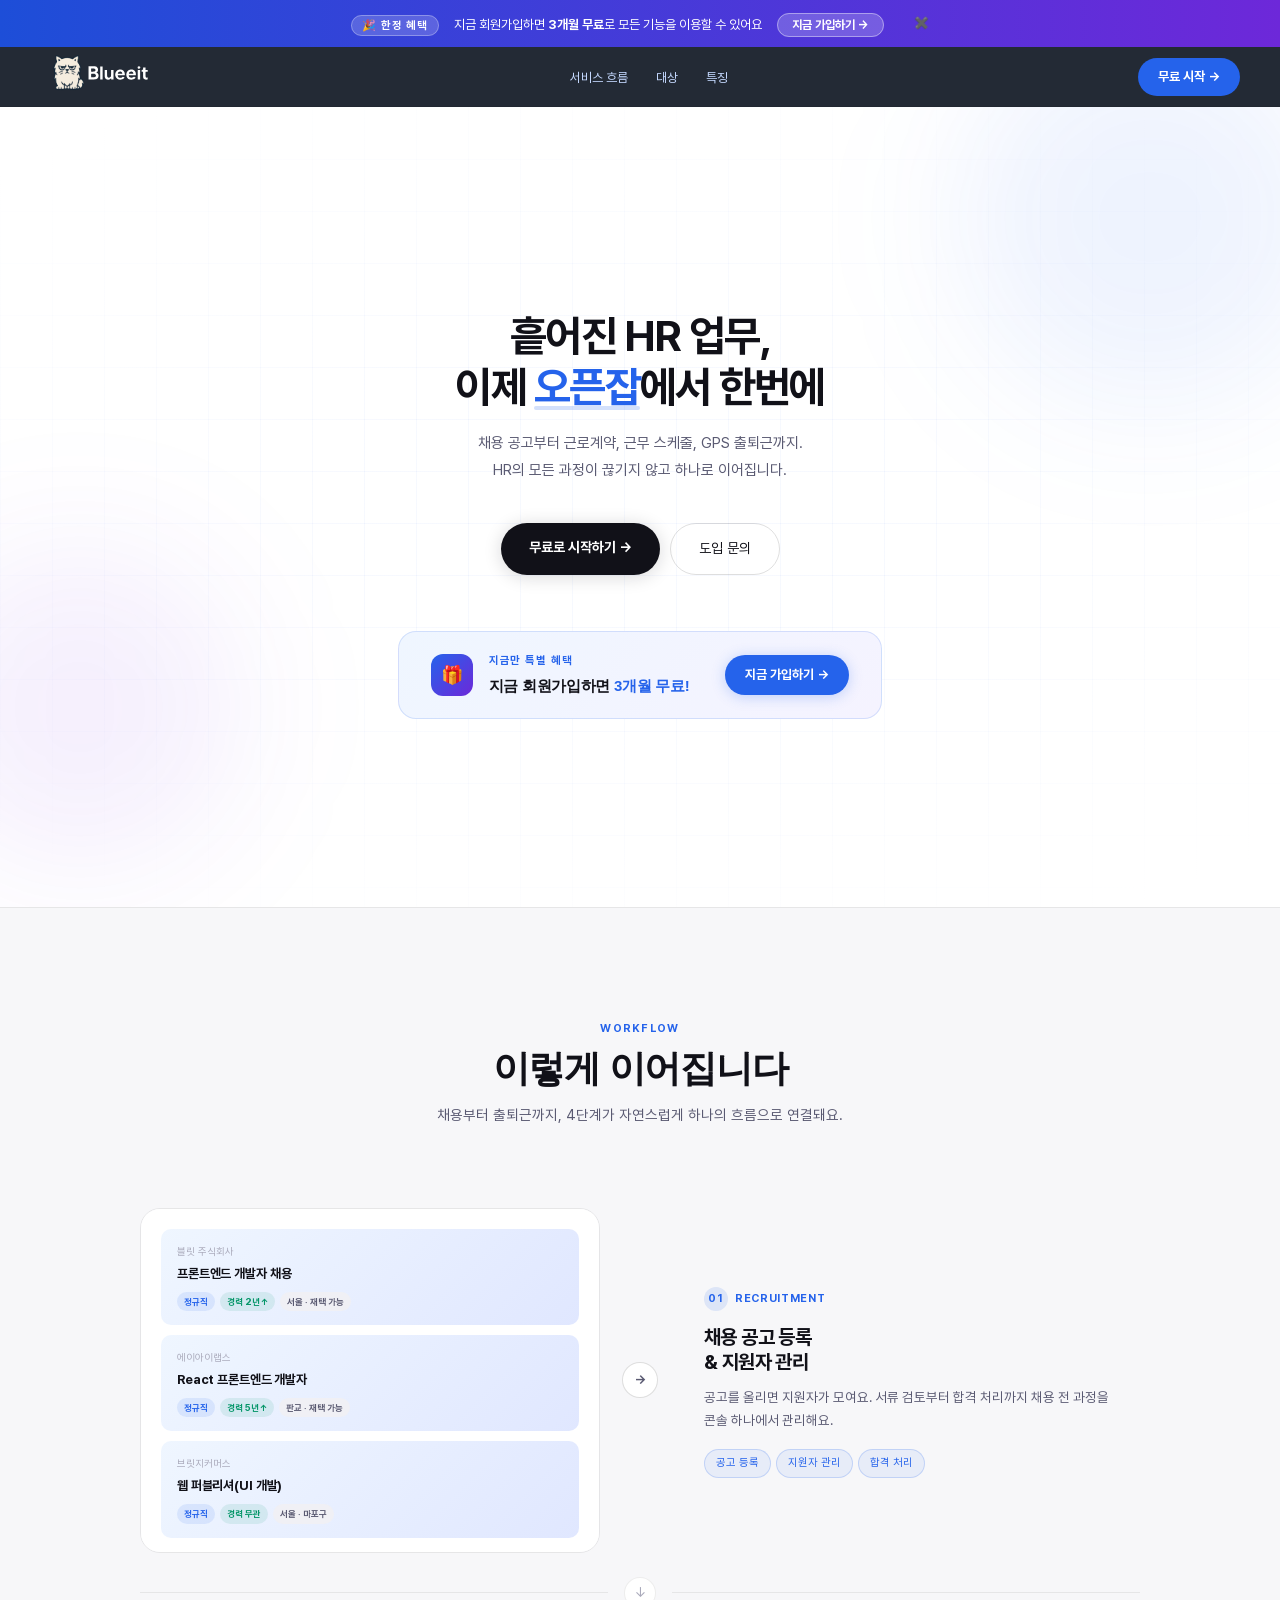
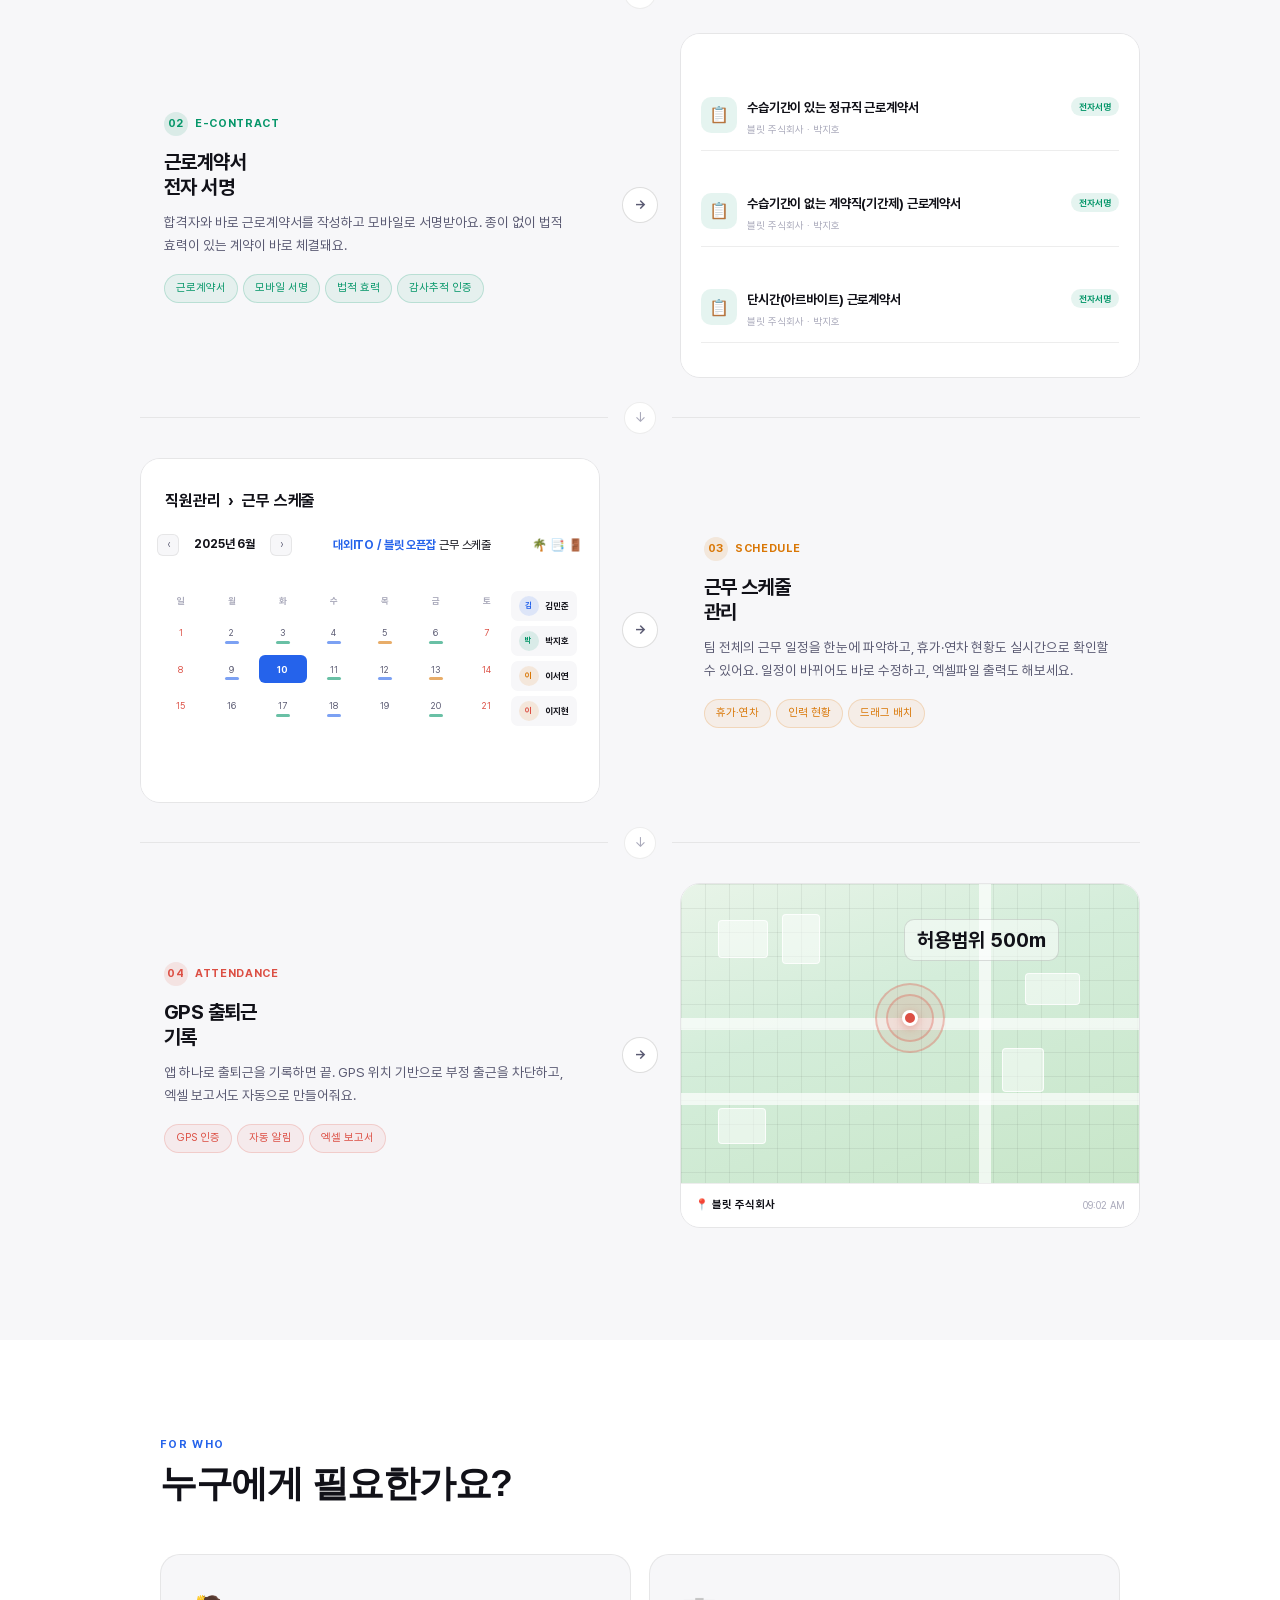
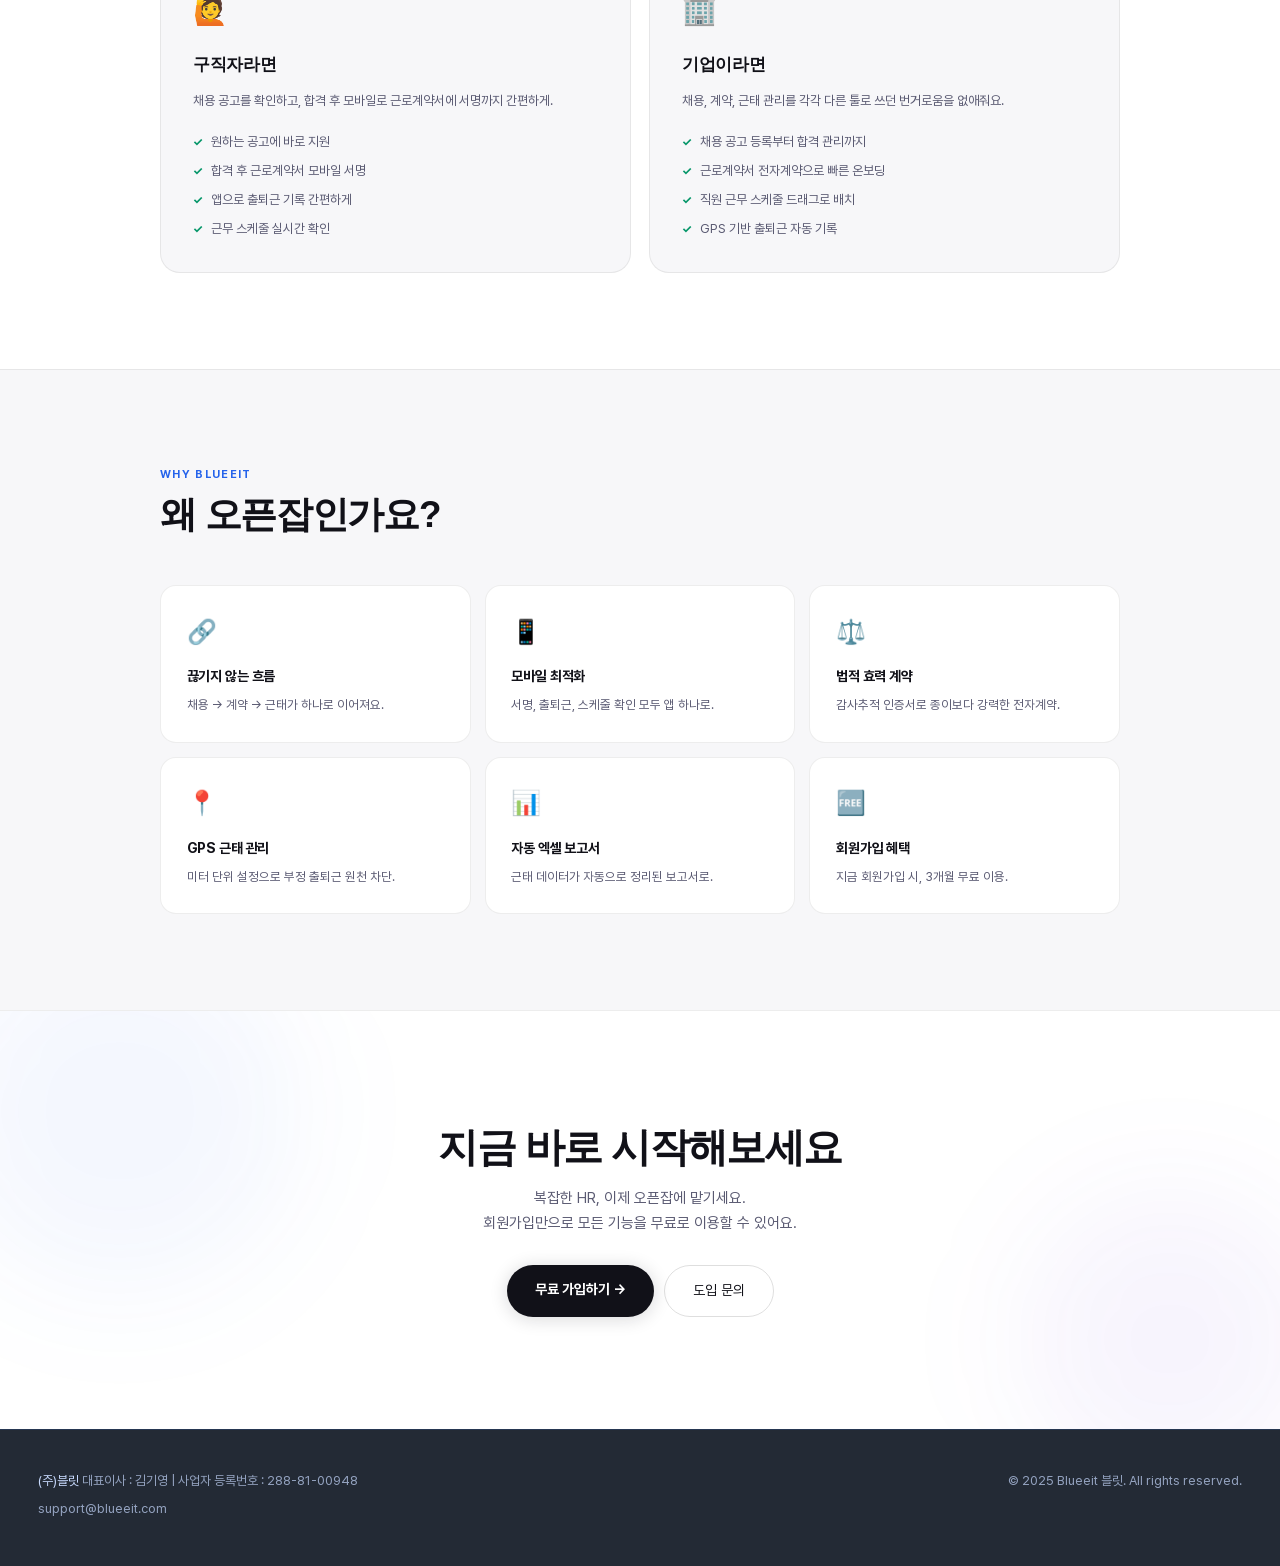
==== landing/landing.html @ 26340465 "260609 landing 수정" ====
<!doctype html>
<html lang="ko">
  <head>
    <meta charset="UTF-8" />
    <meta name="viewport" content="width=device-width, initial-scale=1.0" />
    <title>블릿 - 우리 회사의 채용 인사관리</title>
    <link rel="preconnect" href="https://fonts.googleapis.com" />

    <script defer src="https://code.jquery.com/jquery-3.6.0.min.js"></script>

    <link rel="stylesheet" href="/landing/styles/style.css" />
  </head>
  <body>
    <!-- PROMO BANNER -->
    <div class="promo-banner">
      <div class="promo-banner-inner">
        <div>
          <span class="promo-chip">🎉 한정 혜택</span>
          <span class="promo-banner-text"
            >지금 회원가입하면 <strong>3개월 무료</strong>로 모든 기능을 이용할
            수 있어요</span
          >
          <a
            href="https://web.blueeit.com/join/signup"
            class="promo-banner-btn"
            target="_blank"
            >지금 가입하기 →</a
          >
        </div>
        <div class="btn-close">✖️</div>
      </div>
    </div>

    <!-- NAV -->
    <nav>
      <a href="../index.html" target="_blank">
        <img
          src="../images/common/logo-blueeit-wh.svg"
          alt="logo"
          width="120"
          height="40"
        />
      </a>
      <ul class="nav-links">
        <li><a href="#workflow">서비스 흐름</a></li>
        <li><a href="#audience">대상</a></li>
        <li><a href="#features">특징</a></li>
      </ul>
      <a
        href="https://web.blueeit.com/join/signup"
        class="nav-cta"
        target="_blank"
        >무료 시작 →</a
      >
    </nav>

    <!-- HERO -->
    <section class="hero">
      <div class="hero-grid-bg"></div>
      <div class="blob b1"></div>
      <div class="blob b2"></div>

      <h1>
        흩어진 HR 업무,<br />이제 <span class="hl">오픈잡</span>에서 한번에
      </h1>
      <p class="hero-sub">
        채용 공고부터 근로계약, 근무 스케줄, GPS 출퇴근까지.<br />HR의 모든
        과정이 끊기지 않고 하나로 이어집니다.
      </p>
      <div class="hero-btns">
        <a
          href="https://web.blueeit.com/join/signup"
          class="btn-main"
          target="_blank"
          >무료로 시작하기 →</a
        >
        <a
          href="https://web.blueeit.com/support"
          class="btn-outline"
          target="_blank"
          >도입 문의</a
        >
      </div>

      <div class="hero-promo">
        <div class="hero-promo-icon">🎁</div>
        <div class="hero-promo-text">
          <div class="hero-promo-label">지금만 특별 혜택</div>
          <div class="hero-promo-head">
            지금 회원가입하면 <em>3개월 무료!</em>
          </div>
        </div>
        <a
          href="https://web.blueeit.com/join/signup"
          class="hero-promo-btn"
          target="_blank"
          >지금 가입하기 →</a
        >
      </div>
    </section>

    <!-- WORKFLOW -->
    <section class="workflow-section" id="workflow">
      <div class="wf-container">
        <div class="wf-header reveal">
          <div class="section-eyebrow">Workflow</div>
          <h2 class="section-title">이렇게 이어집니다</h2>
          <p class="section-sub">
            채용부터 출퇴근까지, 4단계가 자연스럽게 하나의 흐름으로 연결돼요.
          </p>
        </div>

        <div class="wf-steps">
          <!-- STEP 1 -->
          <div class="wf-step s1 reveal">
            <div class="wf-visual">
              <div class="mock-job">
                <div class="mock-job-header">
                  <div class="mock-job-co">블릿 주식회사</div>
                  <div class="mock-job-title">프론트엔드 개발자 채용</div>
                  <div class="mock-job-pills">
                    <span class="mock-pill blue">정규직</span>
                    <span class="mock-pill green">경력 2년↑</span>
                    <span class="mock-pill gray">서울 · 재택 가능</span>
                  </div>
                </div>
                <div class="mock-job-header">
                  <div class="mock-job-co">에이아이랩스</div>
                  <div class="mock-job-title">React 프론트엔드 개발자</div>
                  <div class="mock-job-pills">
                    <span class="mock-pill blue">정규직</span>
                    <span class="mock-pill green">경력 5년↑</span>
                    <span class="mock-pill gray">판교 · 재택 가능</span>
                  </div>
                </div>
                <div class="mock-job-header">
                  <div class="mock-job-co">브릿지커머스</div>
                  <div class="mock-job-title">웹 퍼블리셔(UI 개발)</div>
                  <div class="mock-job-pills">
                    <span class="mock-pill blue">정규직</span>
                    <span class="mock-pill green">경력 무관</span>
                    <span class="mock-pill gray">서울 · 마포구</span>
                  </div>
                </div>
              </div>
            </div>

            <div class="wf-connector">
              <div class="wf-connector-line"></div>
              <div class="wf-connector-dot">→</div>
              <div class="wf-connector-line"></div>
            </div>

            <div class="wf-text">
              <div class="wf-step-badge">
                <div class="wf-step-num">01</div>
                Recruitment
              </div>
              <div class="wf-step-title">채용 공고 등록<br />& 지원자 관리</div>
              <div class="wf-step-desc">
                공고를 올리면 지원자가 모여요. 서류 검토부터 합격 처리까지 채용
                전 과정을 콘솔 하나에서 관리해요.
              </div>
              <div class="wf-pills">
                <span class="wf-pill">공고 등록</span>
                <span class="wf-pill">지원자 관리</span>
                <span class="wf-pill">합격 처리</span>
              </div>
            </div>
          </div>

          <div class="wf-separator">
            <div class="wf-sep-line"></div>
            <div class="wf-sep-icon">↓</div>
            <div class="wf-sep-line"></div>
          </div>

          <!-- STEP 2 -->
          <div class="wf-step s2 reverse reveal">
            <div class="wf-visual">
              <div class="mock-contract">
                <div class="mock-contract-header">
                  <div class="mock-contract-icon">📋</div>
                  <div>
                    <div class="mock-contract-title">
                      수습기간이 있는 정규직 근로계약서
                    </div>
                    <div class="mock-contract-sub">블릿 주식회사 · 박지호</div>
                  </div>
                  <div class="mock-contract-badge">전자서명</div>
                </div>
                <div class="mock-contract-header">
                  <div class="mock-contract-icon">📋</div>
                  <div>
                    <div class="mock-contract-title">
                      수습기간이 없는 계약직(기간제) 근로계약서
                    </div>
                    <div class="mock-contract-sub">블릿 주식회사 · 박지호</div>
                  </div>
                  <div class="mock-contract-badge">전자서명</div>
                </div>
                <div class="mock-contract-header">
                  <div class="mock-contract-icon">📋</div>
                  <div>
                    <div class="mock-contract-title">
                      단시간(아르바이트) 근로계약서
                    </div>
                    <div class="mock-contract-sub">블릿 주식회사 · 박지호</div>
                  </div>
                  <div class="mock-contract-badge">전자서명</div>
                </div>
              </div>
            </div>

            <div class="wf-connector">
              <div class="wf-connector-line"></div>
              <div class="wf-connector-dot">→</div>
              <div class="wf-connector-line"></div>
            </div>

            <div class="wf-text">
              <div class="wf-step-badge">
                <div class="wf-step-num">02</div>
                E-Contract
              </div>
              <div class="wf-step-title">근로계약서<br />전자 서명</div>
              <div class="wf-step-desc">
                합격자와 바로 근로계약서를 작성하고 모바일로 서명받아요. 종이
                없이 법적 효력이 있는 계약이 바로 체결돼요.
              </div>
              <div class="wf-pills">
                <span class="wf-pill">근로계약서</span>
                <span class="wf-pill">모바일 서명</span>
                <span class="wf-pill">법적 효력</span>
                <span class="wf-pill">감사추적 인증</span>
              </div>
            </div>
          </div>

          <div class="wf-separator">
            <div class="wf-sep-line"></div>
            <div class="wf-sep-icon">↓</div>
            <div class="wf-sep-line"></div>
          </div>

          <!-- STEP 3 -->
          <div class="wf-step s3 reveal">
            <div class="wf-visual">
              <div class="mock-schedule">
                <h4>직원관리<span>›</span>근무 스케줄</h4>
                <div class="mock-sch-header">
                  <div class="mock-sch-nav">
                    <div class="mock-sch-nav-btn">‹</div>
                    <div class="mock-sch-month">2025년 6월</div>
                    <div class="mock-sch-nav-btn">›</div>
                  </div>
                  <div class="mock-sch-team">
                    <span>대외ITO / 블릿 오픈잡</span> 근무 스케줄
                  </div>
                  <div class="mock-shc-ico">
                    <span>🌴</span>
                    <span>📑</span>
                    <span>🚪</span>
                  </div>
                </div>
                <div class="mock-sch-content">
                  <div class="mock-cal-grid">
                    <div class="mock-cal-day-label">일</div>
                    <div class="mock-cal-day-label">월</div>
                    <div class="mock-cal-day-label">화</div>
                    <div class="mock-cal-day-label">수</div>
                    <div class="mock-cal-day-label">목</div>
                    <div class="mock-cal-day-label">금</div>
                    <div class="mock-cal-day-label">토</div>
                    <div class="mock-cal-cell off weekend">1</div>
                    <div class="mock-cal-cell has-bar bar-blue">2</div>
                    <div class="mock-cal-cell has-bar bar-green">3</div>
                    <div class="mock-cal-cell has-bar bar-blue">4</div>
                    <div class="mock-cal-cell has-bar bar-amber">5</div>
                    <div class="mock-cal-cell has-bar bar-green">6</div>
                    <div class="mock-cal-cell off weekend">7</div>
                    <div class="mock-cal-cell off weekend">8</div>
                    <div class="mock-cal-cell has-bar bar-blue">9</div>
                    <div class="mock-cal-cell today">10</div>
                    <div class="mock-cal-cell has-bar bar-green">11</div>
                    <div class="mock-cal-cell has-bar bar-blue">12</div>
                    <div class="mock-cal-cell has-bar bar-amber">13</div>
                    <div class="mock-cal-cell off weekend">14</div>
                    <div class="mock-cal-cell off weekend">15</div>
                    <div class="mock-cal-cell">16</div>
                    <div class="mock-cal-cell has-bar bar-green">17</div>
                    <div class="mock-cal-cell has-bar bar-blue">18</div>
                    <div class="mock-cal-cell">19</div>
                    <div class="mock-cal-cell has-bar bar-green">20</div>
                    <div class="mock-cal-cell off weekend">21</div>
                  </div>
                  <div class="mock-staff-rows">
                    <div class="mock-staff-row">
                      <div
                        class="mock-staff-avatar"
                        style="
                          background: rgba(37, 99, 235, 0.12);
                          color: var(--c1);
                        "
                      >
                        김
                      </div>
                      <div class="mock-staff-name">김민준</div>
                    </div>
                    <div class="mock-staff-row">
                      <div
                        class="mock-staff-avatar"
                        style="
                          background: rgba(5, 150, 105, 0.12);
                          color: var(--c2);
                        "
                      >
                        박
                      </div>
                      <div class="mock-staff-name">박지호</div>
                    </div>
                    <div class="mock-staff-row">
                      <div
                        class="mock-staff-avatar"
                        style="
                          background: rgba(217, 119, 6, 0.12);
                          color: var(--c3);
                        "
                      >
                        이
                      </div>
                      <div class="mock-staff-name">이서연</div>
                    </div>
                    <div class="mock-staff-row">
                      <div
                        class="mock-staff-avatar"
                        style="
                          background: rgba(217, 119, 6, 0.12);
                          color: var(--c4);
                        "
                      >
                        이
                      </div>
                      <div class="mock-staff-name">이지현</div>
                    </div>
                  </div>
                </div>
              </div>
            </div>

            <div class="wf-connector">
              <div class="wf-connector-line"></div>
              <div class="wf-connector-dot">→</div>
              <div class="wf-connector-line"></div>
            </div>

            <div class="wf-text">
              <div class="wf-step-badge">
                <div class="wf-step-num">03</div>
                Schedule
              </div>
              <div class="wf-step-title">근무 스케줄<br />관리</div>
              <div class="wf-step-desc">
                팀 전체의 근무 일정을 한눈에 파악하고, 휴가·연차 현황도
                실시간으로 확인할 수 있어요. 일정이 바뀌어도 바로 수정하고,
                엑셀파일 출력도 해보세요.
              </div>
              <div class="wf-pills">
                <span class="wf-pill">휴가·연차</span>
                <span class="wf-pill">인력 현황</span>
                <span class="wf-pill">드래그 배치</span>
              </div>
            </div>
          </div>

          <div class="wf-separator">
            <div class="wf-sep-line"></div>
            <div class="wf-sep-icon">↓</div>
            <div class="wf-sep-line"></div>
          </div>

          <!-- STEP 4 -->
          <div class="wf-step s4 reverse reveal">
            <div class="wf-visual">
              <div class="mock-gps">
                <div class="mock-gps-map">
                  <div class="mock-map-grid"></div>
                  <!-- roads -->
                  <div class="mock-map-road-h" style="top: 45%"></div>
                  <div class="mock-map-road-h" style="top: 70%"></div>

                  <div class="mock-map-road-v" style="left: 65%"></div>
                  <!-- buildings -->
                  <div
                    class="mock-map-building"
                    style="width: 50px; height: 38px; top: 12%; left: 8%"
                  ></div>
                  <div
                    class="mock-map-building"
                    style="width: 38px; height: 50px; top: 10%; left: 22%"
                  ></div>
                  <div
                    class="mock-map-building"
                    style="width: 55px; height: 32px; top: 30%; left: 75%"
                  ></div>
                  <div
                    class="mock-map-building"
                    style="width: 42px; height: 44px; top: 55%; left: 70%"
                  ></div>
                  <div
                    class="mock-map-building"
                    style="width: 48px; height: 36px; top: 75%; left: 8%"
                  ></div>
                  <!-- GPS ring -->
                  <div
                    class="mock-gps-ring"
                    style="
                      width: 70px;
                      height: 70px;
                      left: 50%;
                      top: 45%;
                      transform: translate(-50%, -50%);
                    "
                  ></div>
                  <div
                    class="mock-gps-ring"
                    style="
                      width: 48px;
                      height: 48px;
                      left: 50%;
                      top: 45%;
                      transform: translate(-50%, -50%);
                      animation-delay: 0.5s;
                    "
                  ></div>
                  <!-- pin -->
                  <div class="mock-gps-pin" style="left: 50%; top: 45%">
                    <div class="mock-gps-dot"></div>
                  </div>
                </div>
                <div class="mock-gps-bottom">
                  <div class="mock-gps-row">
                    <div class="mock-gps-name">📍 블릿 주식회사</div>
                    <div class="mock-gps-time">09:02 AM</div>
                  </div>
                </div>
              </div>
              <div><h1 class="mock-gps-meter">허용범위 500m</h1></div>
            </div>

            <div class="wf-connector">
              <div class="wf-connector-line"></div>
              <div class="wf-connector-dot">→</div>
              <div class="wf-connector-line"></div>
            </div>

            <div class="wf-text">
              <div class="wf-step-badge">
                <div class="wf-step-num">04</div>
                Attendance
              </div>
              <div class="wf-step-title">GPS 출퇴근<br />기록</div>
              <div class="wf-step-desc">
                앱 하나로 출퇴근을 기록하면 끝. GPS 위치 기반으로 부정 출근을
                차단하고, 엑셀 보고서도 자동으로 만들어줘요.
              </div>
              <div class="wf-pills">
                <span class="wf-pill">GPS 인증</span>
                <span class="wf-pill">자동 알림</span>
                <span class="wf-pill">엑셀 보고서</span>
              </div>
            </div>
          </div>
        </div>
      </div>
    </section>

    <!-- AUDIENCE -->
    <section class="content-section" id="audience">
      <div class="container">
        <div class="reveal">
          <div class="section-eyebrow">For who</div>
          <h2 class="section-title">누구에게 필요한가요?</h2>
        </div>
        <div class="audience-grid">
          <div class="aud-card reveal">
            <div class="aud-emoji">🙋</div>
            <h3>구직자라면</h3>
            <p>
              채용 공고를 확인하고, 합격 후 모바일로 근로계약서에 서명까지
              간편하게.
            </p>
            <ul class="check-list">
              <li>원하는 공고에 바로 지원</li>
              <li>합격 후 근로계약서 모바일 서명</li>
              <li>앱으로 출퇴근 기록 간편하게</li>
              <li>근무 스케줄 실시간 확인</li>
            </ul>
          </div>
          <div class="aud-card reveal">
            <div class="aud-emoji">🏢</div>
            <h3>기업이라면</h3>
            <p>
              채용, 계약, 근태 관리를 각각 다른 툴로 쓰던 번거로움을 없애줘요.
            </p>
            <ul class="check-list">
              <li>채용 공고 등록부터 합격 관리까지</li>
              <li>근로계약서 전자계약으로 빠른 온보딩</li>
              <li>직원 근무 스케줄 드래그로 배치</li>
              <li>GPS 기반 출퇴근 자동 기록</li>
            </ul>
          </div>
        </div>
      </div>
    </section>

    <!-- FEATURES -->
    <section class="content-section feat-section" id="features">
      <div class="container">
        <div class="reveal">
          <div class="section-eyebrow">Why Blueeit</div>
          <h2 class="section-title">왜 오픈잡인가요?</h2>
        </div>
        <div class="feat-grid">
          <div class="feat-card reveal">
            <div class="feat-icon">🔗</div>
            <h3>끊기지 않는 흐름</h3>
            <p>채용 → 계약 → 근태가 하나로 이어져요.</p>
          </div>
          <div class="feat-card reveal">
            <div class="feat-icon">📱</div>
            <h3>모바일 최적화</h3>
            <p>서명, 출퇴근, 스케줄 확인 모두 앱 하나로.</p>
          </div>
          <div class="feat-card reveal">
            <div class="feat-icon">⚖️</div>
            <h3>법적 효력 계약</h3>
            <p>감사추적 인증서로 종이보다 강력한 전자계약.</p>
          </div>
          <div class="feat-card reveal">
            <div class="feat-icon">📍</div>
            <h3>GPS 근태 관리</h3>
            <p>미터 단위 설정으로 부정 출퇴근 원천 차단.</p>
          </div>
          <div class="feat-card reveal">
            <div class="feat-icon">📊</div>
            <h3>자동 엑셀 보고서</h3>
            <p>근태 데이터가 자동으로 정리된 보고서로.</p>
          </div>
          <div class="feat-card reveal">
            <div class="feat-icon">🆓</div>
            <h3>회원가입 혜택</h3>
            <p>지금 회원가입 시, 3개월 무료 이용.</p>
          </div>
        </div>
      </div>
    </section>

    <!-- CTA -->
    <section class="bottom-cta">
      <div class="cta-b1"></div>
      <div class="cta-b2"></div>
      <div class="cta-inner reveal">
        <h2>지금 바로 시작해보세요</h2>
        <p>
          복잡한 HR, 이제 오픈잡에 맡기세요.<br />회원가입만으로 모든 기능을
          무료로 이용할 수 있어요.
        </p>
        <div class="cta-btns">
          <a
            href="https://web.blueeit.com/join/signup"
            class="btn-main"
            target="_blank"
            >무료 가입하기 →</a
          >
          <a
            href="https://web.blueeit.com/support"
            class="btn-outline"
            target="_blank"
            >도입 문의</a
          >
        </div>
      </div>
    </section>

    <footer>
      <div>
        <ul>
          <li>
            <span style="color: #c9dbff">(주)블릿</span> 대표이사 : 김기영 |
            사업자 등록번호 : 288-81-00948
          </li>
          <li>support@blueeit.com</li>
        </ul>
      </div>
      <div class="footer-copyright">
        &copy; 2025 Blueeit 블릿. All rights reserved.
      </div>
    </footer>

    <script>
      const reveals = document.querySelectorAll(".reveal");
      const io = new IntersectionObserver(
        (entries) => {
          entries.forEach((e, i) => {
            if (e.isIntersecting) {
              setTimeout(() => e.target.classList.add("visible"), i * 60);
              io.unobserve(e.target);
            }
          });
        },
        { threshold: 0.08 },
      );
      reveals.forEach((el) => io.observe(el));

      document.querySelector(".promo-banner-inner .btn-close").onclick = () => {
        document.querySelector(".promo-banner").style.display = "none";
      };
    </script>
  </body>
</html>
---- landing/styles/style.css ----
@charset "utf-8";

@font-face {
font-family: 'Pretendard';
src: url('/fonts/Pretendard-1.3.9/woff2/Pretendard-Regular.subset.woff2') format('woff2');
font-weight: 400;
font-display: swap;
}

@font-face {
font-family: 'Pretendard';
src: url('/fonts/Pretendard-1.3.9/woff2/Pretendard-Bold.subset.woff2') format('woff2');
font-weight: 700;
font-display: swap;
}

*,
*::before,
*::after {
box-sizing: border-box;
margin: 0;
padding: 0;
}

:root {
--bg: #ffffff;
--bg2: #f7f7f9;
--bg3: #f0f0f5;
--bg4:rgba(5, 13, 26, 0.88);
--border: rgba(0, 0, 0, 0.07);
--border2: rgba(0, 0, 0, 0.13);
--text: #111118;
--text2: #5a5a72;
--text3: #aaaabb;
--accent: #2563eb;
--accent2: #6d28d9;
--c1: #2563eb;
--c2: #059669;
--c3: #d97706;
--c4: #dc4f44;
--r: 20px;
}

html {
scroll-behavior: smooth;
}

body {
background: var(--bg);
color: var(--text);
font-family: 'Pretendard', sans-serif;
line-height: 1.7;
overflow-x: hidden;
}

ul li {
list-style-type: none;
}

/* PROMO BANNER */
.promo-banner {
background: linear-gradient(90deg, #1d4ed8, #6d28d9);
padding: 10px 2rem;
text-align: center;
}

.promo-banner-inner {
display: inline-flex;
align-items: center;
gap: 30px;
flex-wrap: wrap;
justify-content: center;
}

.promo-banner-inner .btn-close {
font-size:12px;
cursor:pointer;
}


.promo-chip {
font-size: 11px;
font-weight: 700;
letter-spacing: 0.08em;
text-transform: uppercase;
background: rgba(255, 255, 255, 0.18);
color: #fff;
padding: 3px 10px;
border-radius: 100px;
border: 1px solid rgba(255, 255, 255, 0.3);
}

.promo-banner-text {
font-size: 13px;
font-weight: 500;
color: #fff;
margin:0 11px;
}

.promo-banner-text strong {
font-weight: 700;
}

.promo-banner-btn {
font-size: 12px;
font-weight: 700;
color: #fff;
background: rgba(255, 255, 255, 0.2);
border: 1px solid rgba(255, 255, 255, 0.4);
border-radius: 100px;
padding: 4px 14px;
text-decoration: none;
transition: background 0.2s;
}

.promo-banner-btn:hover {
background: rgba(255, 255, 255, 0.35);
}

/* NAV */
nav {
position: sticky;
top: 0;
z-index: 100;
display: flex;
align-items: center;
justify-content: space-between;
padding: 0 2.5rem;
height: 60px;
background: rgba(5, 13, 26, 0.88);
backdrop-filter: blur(16px);
border-bottom: 1px solid var(--border);
}

.nav-links {
display: flex;
align-items: center;
gap: 1.75rem;
list-style: none;
}

.nav-links a {
font-size: 13px;
color: #c5d9ff;
text-decoration: none;
transition: color 0.18s;
}

.nav-links a:hover {
color: #fff;
}

.nav-cta {
font-size: 13px;
font-weight: 600;
padding: 8px 20px;
background: var(--accent);
color: #fff;
border-radius: 100px;
text-decoration: none;
transition: opacity 0.2s;
}

.nav-cta:hover{
background:#3b82f6;
}

/* HERO */
.hero {
min-height: calc(100vh - 100px);
display: flex;
flex-direction: column;
align-items: center;
justify-content: center;
text-align: center;
padding: 6rem 2rem 5rem;
position: relative;
overflow: hidden;
background: var(--bg);
}
.hero-grid-bg {
position: absolute;
inset: 0;
pointer-events: none;
background-image:
linear-gradient(rgba(37, 99, 235, 0.04) 1px, transparent 1px),
linear-gradient(90deg, rgba(37, 99, 235, 0.04) 1px, transparent 1px);
background-size: 52px 52px;
}
.hero-grid-bg::after {
content: "";
position: absolute;
inset: 0;
background: radial-gradient(
ellipse 70% 60% at 50% 50%,
transparent 30%,
#fff 100%
);
}
.blob {
position: absolute;
border-radius: 50%;
filter: blur(70px);
pointer-events: none;
}
.b1 {
width: 380px;
height: 380px;
background: rgba(37, 99, 235, 0.08);
top: -80px;
right: -60px;
}
.b2 {
width: 320px;
height: 320px;
background: rgba(109, 40, 217, 0.07);
bottom: 40px;
left: -80px;
}

.hero-badge {
display: inline-flex;
align-items: center;
gap: 7px;
font-size: 12px;
font-weight: 600;
letter-spacing: 0.06em;
color: var(--accent);
background: rgba(37, 99, 235, 0.07);
border: 1px solid rgba(37, 99, 235, 0.18);
border-radius: 100px;
padding: 5px 14px;
margin-bottom: 1.8rem;
position: relative;
animation: fadeUp 0.5s ease both;
}
.hero-badge::before {
content: "";
width: 6px;
height: 6px;
background: var(--accent);
border-radius: 50%;
animation: blink 2s infinite;
}
@keyframes blink {
0%,
100% {
opacity: 1;
}
50% {
opacity: 0.3;
}
}

.hero h1 {
font-size:43px;
font-weight: 800;
line-height: 1.18;
letter-spacing: -0.04em;
margin-bottom: 1.1rem;
position: relative;
animation: fadeUp 0.5s 0.07s ease both;
}

.hero h1 .hl {
position: relative;
display: inline-block;
color: var(--accent);
}

.hero h1 .hl::after {
content: "";
position: absolute;
bottom: 2px;
left: 0;
right: 0;
height: 4px;
background: rgba(37, 99, 235, 0.2);
border-radius: 3px;
}

.hero-sub {
font-size: 15px;
color: var(--text2);
max-width: 440px;
margin: 0 auto 2.5rem;
line-height: 1.78;
position: relative;
animation: fadeUp 0.5s 0.14s ease both;
}

.hero-btns {
display: flex;
gap: 10px;
justify-content: center;
flex-wrap: wrap;
position: relative;
animation: fadeUp 0.5s 0.21s ease both;
}

.btn-main {
font-size: 14px;
font-weight: 600;
padding: 13px 28px;
background: var(--text);
color: #fff;
border-radius: 100px;
text-decoration: none;
transition:
transform 0.18s,
box-shadow 0.18s;
box-shadow: 0 2px 18px rgba(17, 17, 24, 0.16);
}
.btn-main:hover {
transform: translateY(-2px);
box-shadow: 0 6px 28px rgba(17, 17, 24, 0.22);
}
.btn-outline {
font-size: 14px;
font-weight: 500;
padding: 13px 28px;
background: transparent;
color: var(--text);
border: 1px solid var(--border2);
border-radius: 100px;
text-decoration: none;
transition: background 0.18s;
}
.btn-outline:hover {
background: var(--bg2);
}

/* HERO PROMO CARD */
.hero-promo {
position: relative;
margin-top: 3.5rem;
z-index: 1;
display: flex;
align-items: center;
gap: 16px;
flex-wrap: wrap;
justify-content: center;
background: linear-gradient(135deg, #eff6ff, #f5f3ff);
border: 1px solid rgba(37, 99, 235, 0.16);
border-radius: 18px;
padding: 1.25rem 2rem;
animation: fadeUp 0.5s 0.28s ease both;
}

.hero-promo-icon {
width: 42px;
height: 42px;
border-radius: 12px;
background: linear-gradient(135deg, var(--accent), var(--accent2));
display: flex;
align-items: center;
justify-content: center;
font-size: 18px;
flex-shrink: 0;
}

.hero-promo-text {
text-align: left;
}

.hero-promo-label {
font-size: 11px;
font-weight: 700;
letter-spacing: 0.08em;
text-transform: uppercase;
color: var(--accent);
margin-bottom: 2px;
}

.hero-promo-head {
font-family: "Plus Jakarta Sans", sans-serif;
font-size: 15px;
font-weight: 800;
letter-spacing: -0.02em;
color: var(--text);
}

.hero-promo-head em {
font-style: normal;
color: var(--accent);
}

.hero-promo-small {
font-size: 12px;
color: var(--text2);
margin-top: 1px;
}

.hero-promo-btn {
font-size: 13px;
font-weight: 700;
padding: 9px 20px;
background: var(--accent);
color: #fff;
border-radius: 100px;
text-decoration: none;
transition:
opacity 0.18s,
transform 0.18s;
white-space: nowrap;
box-shadow: 0 2px 14px rgba(37, 99, 235, 0.25);
flex-shrink: 0;
margin-left:20px;
}

.hero-promo-btn:hover {
opacity: 0.88;
transform: translateY(-1px);
}

/* ========== WORKFLOW SECTION ========== */
.workflow-section {
padding: 7rem 2rem;
background: var(--bg2);
border-top: 1px solid var(--border);
}
.wf-container {
max-width: 1000px;
margin: 0 auto;
}

.wf-header {
text-align: center;
margin-bottom: 5rem;
}
.section-eyebrow {
font-size: 11px;
font-weight: 700;
letter-spacing: 0.12em;
color: var(--accent);
margin-bottom: 0.5rem;
text-transform: uppercase;
}
.section-title {
font-family: "Plus Jakarta Sans", sans-serif;
font-size: clamp(1.6rem, 3.5vw, 2.3rem);
font-weight: 800;
letter-spacing: -0.035em;
line-height: 1.2;
margin-bottom: 0.7rem;
}
.section-sub {
font-size: 14.5px;
color: var(--text2);
line-height: 1.75;
}

/* STEP ROWS */
.wf-steps {
display: flex;
flex-direction: column;
gap: 0;
}

.wf-step {
display: grid;
grid-template-columns: 1fr 80px 1fr;
align-items: center;
gap: 0;
min-height: 280px;
}

.wf-step.reverse {
direction: rtl;
}
.wf-step.reverse > * {
direction: ltr;
}

/* VISUAL CARD */
.wf-visual {
border-radius: 20px;
overflow: hidden;
aspect-ratio: 4/3;
position: relative;
border: 1px solid var(--border);
}

/* STEP 1 — Job posting mockup */
.mock-job {
background: #fff;
padding: 20px;
height: 100%;
display: flex;
flex-direction: column;
gap: 10px;
}

.mock-job-header {
background: linear-gradient(135deg, #eff6ff, #e0e7ff);
border-radius: 10px;
padding: 14px 16px;
}
.mock-job-co {
font-size: 10px;
color: var(--text3);
margin-bottom: 3px;
font-weight: 500;
}
.mock-job-title {
font-size: 13px;
font-weight: 700;
color: var(--text);
letter-spacing: -0.01em;
}
.mock-job-pills {
display: flex;
gap: 5px;
margin-top: 7px;
flex-wrap: wrap;
}
.mock-pill {
font-size: 9px;
font-weight: 600;
padding: 2px 7px;
border-radius: 100px;
}
.mock-pill.blue {
background: rgba(37, 99, 235, 0.1);
color: var(--c1);
}
.mock-pill.green {
background: rgba(5, 150, 105, 0.1);
color: var(--c2);
}
.mock-pill.gray {
background: var(--bg3);
color: var(--text2);
}

.mock-applicants {
display: flex;
flex-direction: column;
gap: 6px;
}
.mock-applicant-row {
display: flex;
align-items: center;
gap: 8px;
padding: 8px 10px;
background: var(--bg2);
border-radius: 8px;
border: 1px solid var(--border);
}
.mock-avatar {
width: 26px;
height: 26px;
border-radius: 50%;
display: flex;
align-items: center;
justify-content: center;
font-size: 10px;
font-weight: 700;
flex-shrink: 0;
}
.mock-av-info {
flex: 1;
}
.mock-av-name {
font-size: 10px;
font-weight: 600;
color: var(--text);
}
.mock-av-sub {
font-size: 9px;
color: var(--text3);
}
.mock-status {
font-size: 9px;
font-weight: 600;
padding: 2px 8px;
border-radius: 100px;
}
.mock-status.new {
background: rgba(37, 99, 235, 0.1);
color: var(--c1);
}
.mock-status.review {
background: rgba(217, 119, 6, 0.1);
color: var(--c3);
}
.mock-status.pass {
background: rgba(5, 150, 105, 0.1);
color: var(--c2);
}

/* STEP 2 — Contract mockup */
.mock-contract {
background: #fff;
padding: 20px;
height: 100%;
display: flex;
flex-direction: column;
justify-content: center;
gap: 12px;
}

.mock-contract-header {
display: flex;
align-items: flex-start;
gap: 10px;
padding: 30px 0 12px;
border-bottom: 1px solid var(--border);
}

.mock-contract-icon {
width: 36px;
height: 36px;
border-radius: 10px;
background: rgba(5, 150, 105, 0.1);
display: flex;
align-items: center;
justify-content: center;
font-size: 16px;
flex-shrink: 0;
}
.mock-contract-title {
font-size: 13px;
font-weight: 700;
color: var(--text);
letter-spacing: -0.01em;
}
.mock-contract-sub {
font-size: 10px;
color: var(--text3);
margin-top: 2px;
}
.mock-contract-badge {
font-size: 9px;
font-weight: 700;
padding: 2px 8px;
border-radius: 100px;
background: rgba(5, 150, 105, 0.1);
color: var(--c2);
margin-left: auto;
flex-shrink: 0;
}
.mock-contract-rows {
display: flex;
flex-direction: column;
gap: 7px;
}
.mock-contract-row {
display: flex;
justify-content: space-between;
align-items: center;
padding: 7px 10px;
background: var(--bg2);
border-radius: 7px;
}
.mock-cr-label {
font-size: 10px;
color: var(--text3);
font-weight: 500;
}
.mock-cr-value {
font-size: 10px;
font-weight: 600;
color: var(--text);
}
.mock-sign-area {
margin-top: auto;
padding: 10px;
border: 1.5px dashed rgba(5, 150, 105, 0.4);
border-radius: 10px;
display: flex;
flex-direction: column;
align-items: center;
gap: 4px;
}
.mock-sign-label {
font-size: 9px;
color: var(--text3);
}
.mock-signature {
font-family: "Plus Jakarta Sans", sans-serif;
font-size: 18px;
font-weight: 800;
color: var(--c2);
letter-spacing: -0.04em;
line-height: 1;
}
.mock-sign-date {
font-size: 9px;
color: var(--text3);
}

/* STEP 3 — Schedule mockup */
.mock-schedule {
background: #fff;
padding: 16px;
height: 100%;
display: flex;
flex-direction: column;
gap: 20px;
}

.mock-schedule h4 {
padding: 12px 0 0 8px;
letter-spacing: -0.01em;
}

.mock-schedule h4 span{
margin: 0 8px;
}

.mock-sch-header {
font-size: 12px;
display: flex;
justify-content: space-between;
align-items: center;
}

.mock-sch-month {
font-weight: 700;
color: var(--text);
letter-spacing: -0.01em;
}

.mock-sch-nav {
display: flex;
gap: 15px;
}

.mock-sch-nav-btn {
width: 22px;
height: 22px;
border-radius: 6px;
background: var(--bg2);
border: 1px solid var(--border);
display: flex;
align-items: center;
justify-content: center;
font-size: 10px;
color: var(--text2);
cursor: pointer;
}

.mock-sch-team {
font-size:12px;
font-weight: 500;
letter-spacing: -0.01em;
}

.mock-sch-team span {
font-weight: 600;
color:var(--accent);
}

.mock-sch-content {
display:flex;
padding-top:15px;
}

.mock-cal-grid {
width:83%;
display: grid;
grid-template-columns: repeat(7, 1fr);
gap: 3px;
}

.mock-cal-day-label {
font-size: 9px;
color: var(--text3);
text-align: center;
font-weight: 600;
padding: 2px 0;
}

.mock-cal-cell {
height: 28px;
border-radius: 6px;
display: flex;
align-items: center;
justify-content: center;
font-size: 9px;
font-weight: 500;
color: var(--text2);
position: relative;
}

.mock-cal-cell.today {
background: var(--accent);
color: #fff;
font-weight: 700;
}

.mock-cal-cell.has-bar::after {
content: "";
position: absolute;
bottom: 3px;
left: 50%;
transform: translateX(-50%);
width: 14px;
height: 3px;
border-radius: 2px;
}

.mock-cal-cell.bar-blue::after {
background: rgba(37, 99, 235, 0.6);
}
.mock-cal-cell.bar-green::after {
background: rgba(5, 150, 105, 0.6);
}
.mock-cal-cell.bar-amber::after {
background: rgba(217, 119, 6, 0.6);
}
.mock-cal-cell.off {
color: var(--text3);
}
.mock-cal-cell.weekend {
color: #dc4f44;
}

.mock-staff-rows {
display: flex;
flex-direction: column;
gap: 5px;
}

.mock-staff-row {
display: flex;
align-items: center;
gap: 6px;
padding: 5px 8px;
border-radius: 7px;
background: var(--bg2);
}
.mock-staff-avatar {
width: 20px;
height: 20px;
border-radius: 50%;
display: flex;
align-items: center;
justify-content: center;
font-size: 8px;
font-weight: 700;
flex-shrink: 0;
}
.mock-staff-name {
font-size: 9px;
font-weight: 600;
color: var(--text);
flex: 1;
}

/* STEP 4 — GPS mockup */
.mock-gps {
background: #fff;
height: 100%;
display: flex;
flex-direction: column;
overflow: hidden;
}
.mock-gps-map {
flex: 1;
background: linear-gradient(
160deg,
#e8f4e8 0%,
#d4edda 40%,
#c8e6c9 100%
);
position: relative;
overflow: hidden;
}

.mock-map-grid {
position: absolute;
inset: 0;
background-image:
linear-gradient(rgba(0, 0, 0, 0.06) 1px, transparent 1px),
linear-gradient(90deg, rgba(0, 0, 0, 0.06) 1px, transparent 1px);
background-size: 24px 24px;
}

.mock-map-road-h {
position: absolute;
left: 0;
right: 0;
height: 12px;
background: rgba(255, 255, 255, 0.7);
}
.mock-map-road-v {
position: absolute;
top: 0;
bottom: 0;
width: 12px;
background: rgba(255, 255, 255, 0.7);
}
.mock-map-building {
position: absolute;
border-radius: 4px;
background: rgba(255, 255, 255, 0.5);
border: 1px solid rgba(255, 255, 255, 0.8);
}
.mock-gps-ring {
position: absolute;
border-radius: 50%;
border: 2px solid rgba(220, 79, 68, 0.3);
background: rgba(220, 79, 68, 0.08);
animation: ringPulse 2s ease-in-out infinite;
}
@keyframes ringPulse {
0%,
100% {
transform: translate(-50%, -50%) scale(1);
opacity: 0.8;
}
50% {
transform: translate(-50%, -50%) scale(1.08);
opacity: 0.5;
}
}
.mock-gps-pin {
position: absolute;
transform: translate(-50%, -50%);
}
.mock-gps-dot {
width: 16px;
height: 16px;
border-radius: 50%;
background: var(--c4);
border: 3px solid #fff;
box-shadow: 0 2px 8px rgba(220, 79, 68, 0.4);
}
.mock-gps-bottom {
padding: 12px 14px;
border-top: 1px solid var(--border);
display: flex;
flex-direction: column;
gap: 8px;
}
.mock-gps-row {
display: flex;
justify-content: space-between;
align-items: center;
}
.mock-gps-name {
font-size: 11px;
font-weight: 700;
color: var(--text);
}
.mock-gps-time {
font-size: 10px;
color: var(--text3);
}
.mock-gps-status {
font-size: 10px;
font-weight: 600;
padding: 3px 10px;
border-radius: 100px;
background: rgba(5, 150, 105, 0.1);
color: var(--c2);
display: flex;
align-items: center;
gap: 4px;
}
.mock-gps-status::before {
content: "";
width: 5px;
height: 5px;
border-radius: 50%;
background: var(--c2);
}
.mock-gps-employees {
display: flex;
gap: 5px;
flex-wrap: wrap;
}

.mock-gps-meter{
font-size: 20px;
position: absolute;
top: 35px;
right: 80px;
background: rgba(255, 255, 255, 0.5);
border: 1px solid var(--border2);
border-radius: 10px;
padding:3px 12px;
}

.mock-emp-chip {
font-size: 9px;
font-weight: 600;
padding: 2px 8px;
border-radius: 100px;
display: flex;
align-items: center;
gap: 4px;
}
.mock-emp-chip.in {
background: rgba(5, 150, 105, 0.1);
color: var(--c2);
}
.mock-emp-chip.out {
background: rgba(220, 79, 68, 0.1);
color: var(--c4);
}
.mock-emp-chip.late {
background: rgba(217, 119, 6, 0.1);
color: var(--c3);
}
.mock-emp-chip::before {
content: "";
width: 4px;
height: 4px;
border-radius: 50%;
background: currentColor;
}

/* CONNECTOR */
.wf-connector {
display: flex;
flex-direction: column;
align-items: center;
justify-content: center;
gap: 10px;
padding: 0 10px;
}
.wf-connector-line {
width: 1.5px;
flex: 1;
background: linear-gradient(
to bottom,
transparent,
var(--border2),
transparent
);
}
.wf-connector-dot {
width: 36px;
height: 36px;
border-radius: 50%;
background: var(--bg);
border: 1.5px solid var(--border2);
display: flex;
align-items: center;
justify-content: center;
font-size: 13px;
color: var(--text2);
font-weight: 700;
flex-shrink: 0;
}

/* TEXT SIDE */
.wf-text {
padding: 2rem 1.5rem;
}
.wf-step-badge {
display: inline-flex;
align-items: center;
gap: 7px;
font-size: 11px;
font-weight: 700;
letter-spacing: 0.06em;
text-transform: uppercase;
margin-bottom: 0.9rem;
}
.wf-step-num {
width: 24px;
height: 24px;
border-radius: 50%;
display: flex;
align-items: center;
justify-content: center;
font-size: 11px;
font-weight: 700;
}
.s1 .wf-step-num {
background: rgba(37, 99, 235, 0.12);
color: var(--c1);
}
.s1 .wf-step-badge {
color: var(--c1);
}
.s2 .wf-step-num {
background: rgba(5, 150, 105, 0.12);
color: var(--c2);
}
.s2 .wf-step-badge {
color: var(--c2);
}
.s3 .wf-step-num {
background: rgba(217, 119, 6, 0.12);
color: var(--c3);
}
.s3 .wf-step-badge {
color: var(--c3);
}
.s4 .wf-step-num {
background: rgba(220, 79, 68, 0.12);
color: var(--c4);
}
.s4 .wf-step-badge {
color: var(--c4);
}

.wf-step-title {
font-size: 20px;
font-weight: 800;
letter-spacing: -0.03em;
line-height: 1.25;
margin-bottom: 0.65rem;
color: var(--text);
}

.wf-step-desc {
font-size: 13.5px;
color: var(--text2);
line-height: 1.75;
margin-bottom: 1rem;
}
.wf-pills {
display: flex;
flex-wrap: wrap;
gap: 5px;
}
.wf-pill {
font-size: 11px;
font-weight: 500;
padding: 4px 11px;
border-radius: 100px;
border: 1px solid;
}
.s1 .wf-pill {
background: rgba(37, 99, 235, 0.07);
color: var(--c1);
border-color: rgba(37, 99, 235, 0.2);
}
.s2 .wf-pill {
background: rgba(5, 150, 105, 0.07);
color: var(--c2);
border-color: rgba(5, 150, 105, 0.2);
}
.s3 .wf-pill {
background: rgba(217, 119, 6, 0.07);
color: var(--c3);
border-color: rgba(217, 119, 6, 0.2);
}
.s4 .wf-pill {
background: rgba(220, 79, 68, 0.07);
color: var(--c4);
border-color: rgba(220, 79, 68, 0.2);
}

/* STEP SEPARATOR */
.wf-separator {
display: flex;
align-items: center;
gap: 1rem;
padding: 1.5rem 0;
color: var(--text3);
}
.wf-sep-line {
flex: 1;
height: 1px;
background: var(--border);
}
.wf-sep-icon {
width: 32px;
height: 32px;
border-radius: 50%;
background: var(--bg);
border: 1px solid var(--border);
display: flex;
align-items: center;
justify-content: center;
font-size: 14px;
}

/* AUDIENCE & FEATURES */
.content-section {
padding: 6rem 2rem;
}
.container {
max-width: 960px;
margin: 0 auto;
}

.audience-grid {
display: grid;
grid-template-columns: 1fr 1fr;
gap: 18px;
margin-top: 3rem;
}
.aud-card {
background: var(--bg2);
border: 1px solid var(--border);
border-radius: var(--r);
padding: 2rem;
transition:
border-color 0.2s,
transform 0.2s,
box-shadow 0.2s;
}
.aud-card:hover {
border-color: var(--border2);
transform: translateY(-3px);
box-shadow: 0 8px 28px rgba(0, 0, 0, 0.07);
}
.aud-emoji {
font-size: 28px;
margin-bottom: 1rem;
}
.aud-card h3 {
font-family: "Plus Jakarta Sans", sans-serif;
font-size: 17px;
font-weight: 700;
letter-spacing: -0.02em;
margin-bottom: 0.6rem;
}
.aud-card > p {
font-size: 13px;
color: var(--text2);
line-height: 1.7;
margin-bottom: 1.2rem;
}
.check-list {
list-style: none;
display: flex;
flex-direction: column;
gap: 7px;
}
.check-list li {
font-size: 13px;
color: var(--text2);
display: flex;
align-items: flex-start;
gap: 8px;
}
.check-list li::before {
content: "✓";
color: var(--c2);
font-weight: 700;
flex-shrink: 0;
margin-top: 1px;
font-size: 12px;
}

.feat-section {
background: var(--bg2);
border-top: 1px solid var(--border);
}
.feat-grid {
display: grid;
grid-template-columns: repeat(3, 1fr);
gap: 14px;
margin-top: 3rem;
}
.feat-card {
background: var(--bg);
border: 1px solid var(--border);
border-radius: 16px;
padding: 1.6rem;
transition:
border-color 0.2s,
box-shadow 0.2s;
}
.feat-card:hover {
border-color: var(--border2);
box-shadow: 0 4px 18px rgba(0, 0, 0, 0.05);
}
.feat-icon {
font-size: 24px;
margin-bottom: 0.8rem;
}
.feat-card h3 {
font-size: 14px;
font-weight: 700;
margin-bottom: 0.4rem;
letter-spacing: -0.01em;
}
.feat-card p {
font-size: 12.5px;
color: var(--text2);
line-height: 1.65;
}

/* CTA */
.bottom-cta {
background: var(--bg);
padding: 7rem 2rem;
text-align: center;
border-top: 1px solid var(--border);
position: relative;
overflow: hidden;
}
.cta-b1 {
position: absolute;
width: 360px;
height: 360px;
background: rgba(37, 99, 235, 0.05);
border-radius: 50%;
filter: blur(60px);
top: -80px;
left: -60px;
pointer-events: none;
}
.cta-b2 {
position: absolute;
width: 300px;
height: 300px;
background: rgba(109, 40, 217, 0.05);
border-radius: 50%;
filter: blur(60px);
bottom: -60px;
right: -40px;
pointer-events: none;
}
.cta-inner {
position: relative;
z-index: 1;
max-width: 500px;
margin: 0 auto;
}
.cta-inner h2 {
font-family: "Plus Jakarta Sans", sans-serif;
font-size: clamp(1.8rem, 4vw, 2.5rem);
font-weight: 800;
letter-spacing: -0.04em;
line-height: 1.2;
margin-bottom: 0.9rem;
}
.cta-inner p {
font-size: 15px;
color: var(--text2);
margin-bottom: 1.8rem;
line-height: 1.7;
}
.cta-promo-pill {
display: inline-flex;
align-items: center;
gap: 8px;
background: linear-gradient(135deg, #eff6ff, #f5f3ff);
border: 1px solid rgba(37, 99, 235, 0.18);
border-radius: 100px;
padding: 7px 18px;
margin-bottom: 1.8rem;
font-size: 13px;
font-weight: 600;
color: var(--accent);
}
.cta-promo-pill span {
font-weight: 400;
color: var(--text2);
}
.cta-btns {
display: flex;
gap: 10px;
justify-content: center;
flex-wrap: wrap;
}

footer {
display: flex;
justify-content: space-between;
padding: 40px 38px;
font-size: 13px;
background-color:rgba(5, 13, 26, 0.88);
border-top:1px solid rgba(59,130,246,0.15);
color:#94a3c0;
}

footer ul li{
margin-bottom:6px;
}

/* ANIMATIONS */
@keyframes fadeUp {
from {
opacity: 0;
transform: translateY(20px);
}
to {
opacity: 1;
transform: none;
}
}
.reveal {
opacity: 0;
transform: translateY(24px);
transition:
opacity 0.6s ease,
transform 0.6s ease;
}
.reveal.visible {
opacity: 1;
transform: none;
}

@media (max-width: 720px) {
.wf-step {
grid-template-columns: 1fr;
}
.wf-connector {
display: none;
}
.wf-step.reverse {
direction: ltr;
}
.audience-grid,
.feat-grid {
grid-template-columns: 1fr;
}
.nav-links {
display: none;
}
.hero-promo {
flex-direction: column;
text-align: center;
}

footer{
flex-direction: column;
}

.footer-copyright {
margin-top:12px;
}
}
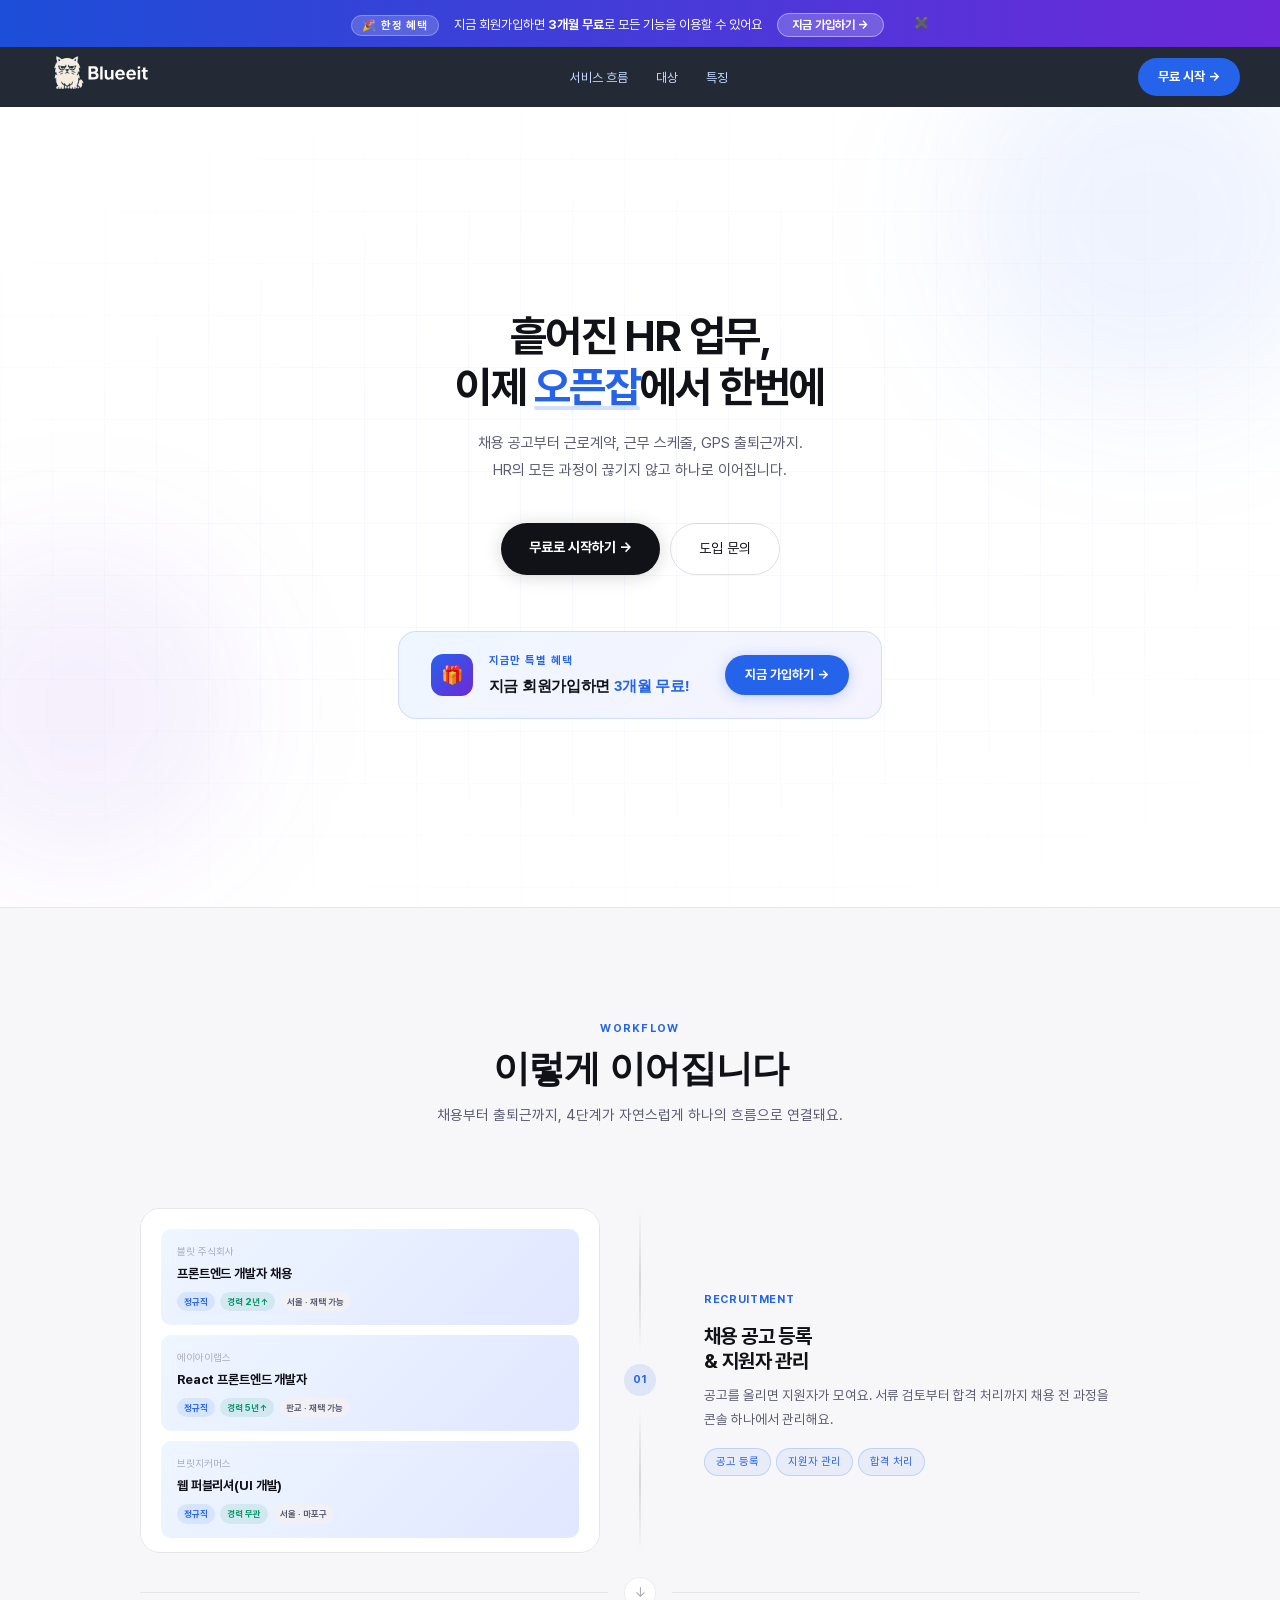
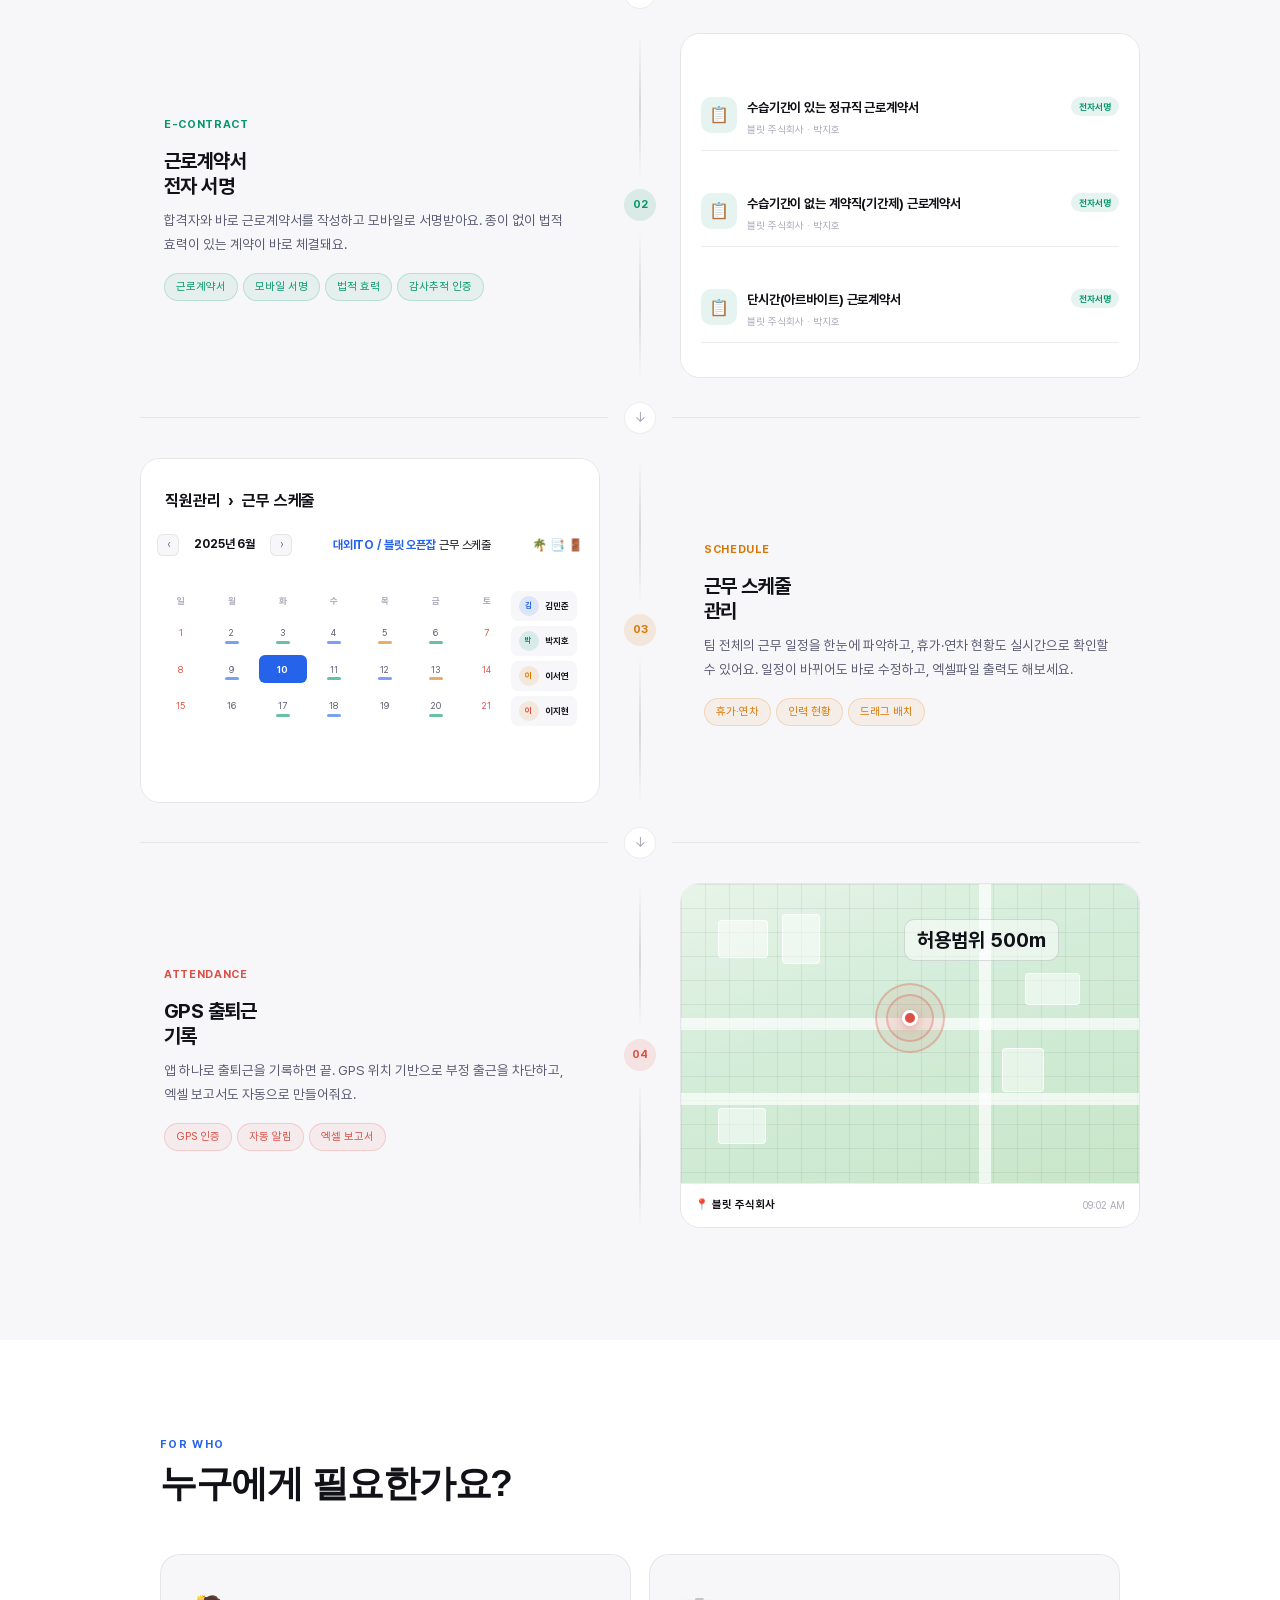
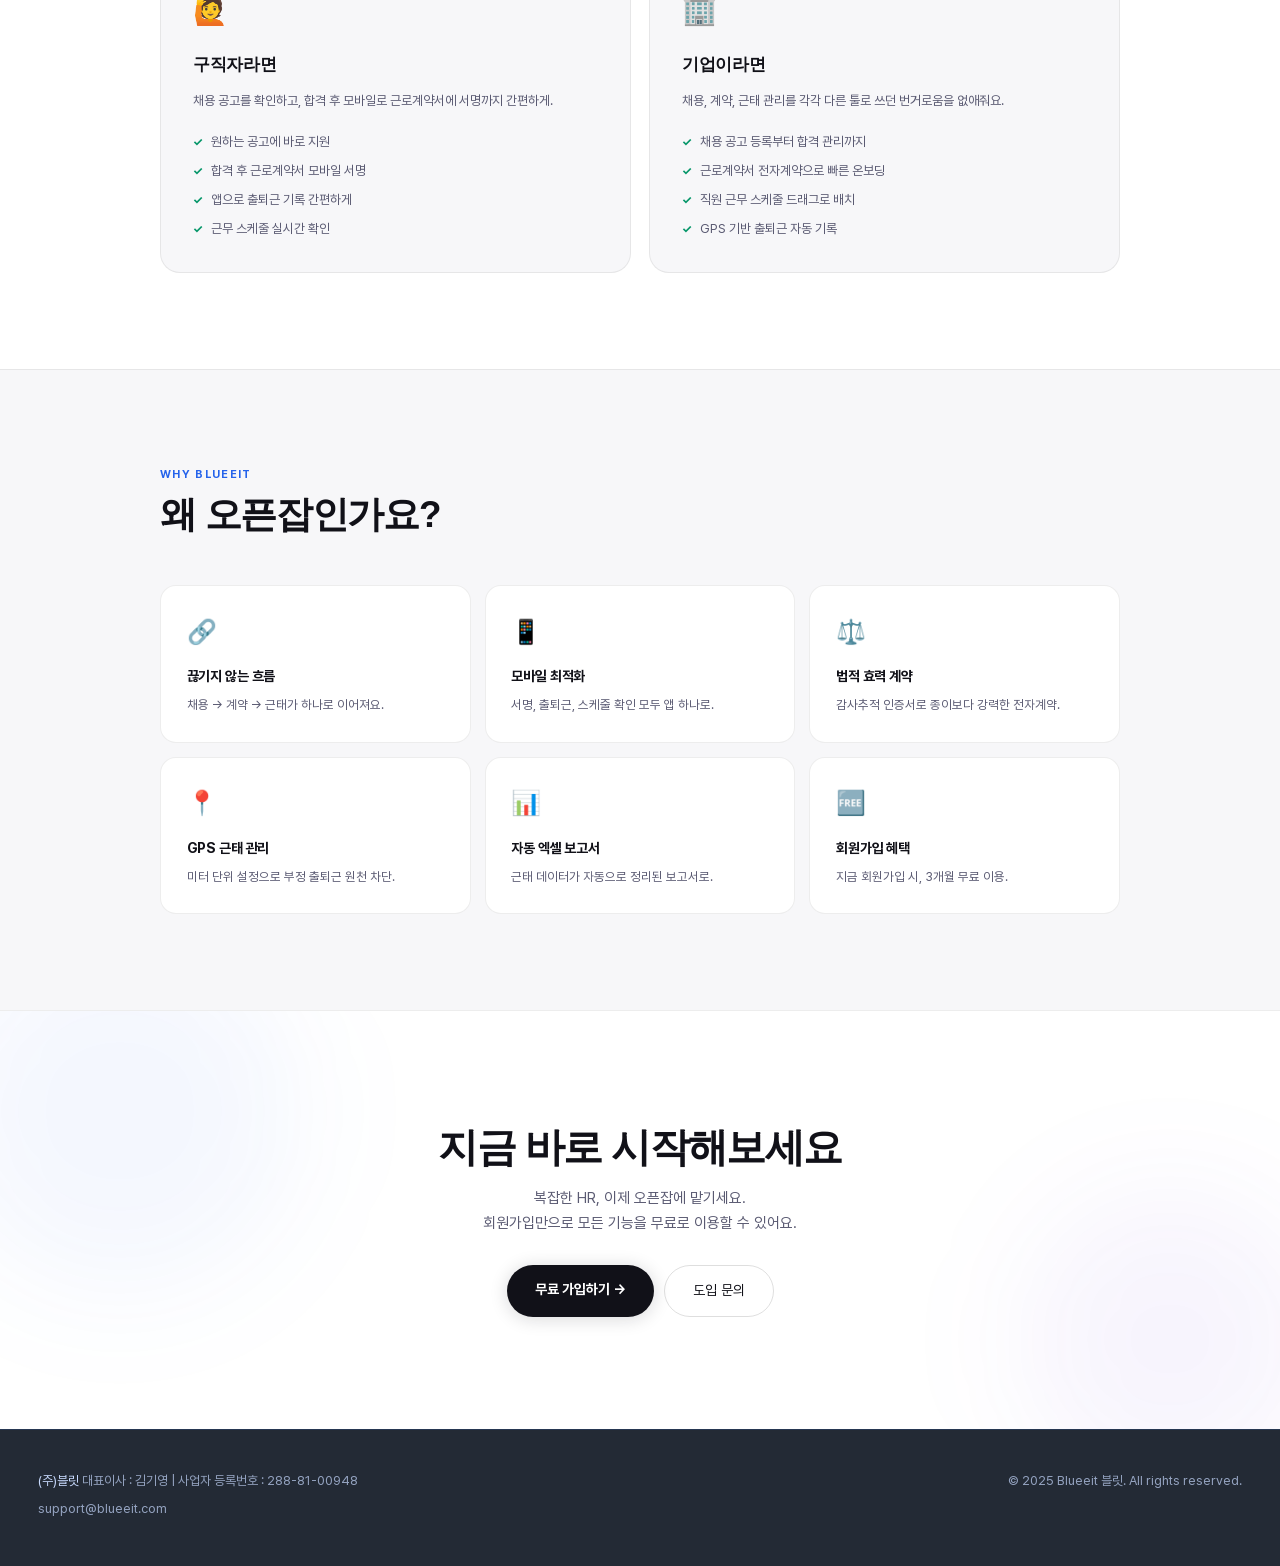
==== commit 66837fae: "260629 workflow 디자인 수정" ====
--- a/landing/landing.html
+++ b/landing/landing.html
@@ -147,15 +147,12 @@
 
             <div class="wf-connector">
               <div class="wf-connector-line"></div>
-              <div class="wf-connector-dot">→</div>
+              <div class="wf-step-num">01</div>
               <div class="wf-connector-line"></div>
             </div>
 
             <div class="wf-text">
-              <div class="wf-step-badge">
-                <div class="wf-step-num">01</div>
-                Recruitment
-              </div>
+              <div class="wf-step-badge">Recruitment</div>
               <div class="wf-step-title">채용 공고 등록<br />& 지원자 관리</div>
               <div class="wf-step-desc">
                 공고를 올리면 지원자가 모여요. 서류 검토부터 합격 처리까지 채용
@@ -214,15 +211,12 @@
 
             <div class="wf-connector">
               <div class="wf-connector-line"></div>
-              <div class="wf-connector-dot">→</div>
+              <div class="wf-step-num">02</div>
               <div class="wf-connector-line"></div>
             </div>
 
             <div class="wf-text">
-              <div class="wf-step-badge">
-                <div class="wf-step-num">02</div>
-                E-Contract
-              </div>
+              <div class="wf-step-badge">E-Contract</div>
               <div class="wf-step-title">근로계약서<br />전자 서명</div>
               <div class="wf-step-desc">
                 합격자와 바로 근로계약서를 작성하고 모바일로 서명받아요. 종이
@@ -350,15 +344,12 @@
 
             <div class="wf-connector">
               <div class="wf-connector-line"></div>
-              <div class="wf-connector-dot">→</div>
+              <div class="wf-step-num">03</div>
               <div class="wf-connector-line"></div>
             </div>
 
             <div class="wf-text">
-              <div class="wf-step-badge">
-                <div class="wf-step-num">03</div>
-                Schedule
-              </div>
+              <div class="wf-step-badge">Schedule</div>
               <div class="wf-step-title">근무 스케줄<br />관리</div>
               <div class="wf-step-desc">
                 팀 전체의 근무 일정을 한눈에 파악하고, 휴가·연차 현황도
@@ -450,15 +441,12 @@
 
             <div class="wf-connector">
               <div class="wf-connector-line"></div>
-              <div class="wf-connector-dot">→</div>
+              <div class="wf-step-num">04</div>
               <div class="wf-connector-line"></div>
             </div>
 
             <div class="wf-text">
-              <div class="wf-step-badge">
-                <div class="wf-step-num">04</div>
-                Attendance
-              </div>
+              <div class="wf-step-badge">Attendance</div>
               <div class="wf-step-title">GPS 출퇴근<br />기록</div>
               <div class="wf-step-desc">
                 앱 하나로 출퇴근을 기록하면 끝. GPS 위치 기반으로 부정 출근을
--- a/landing/styles/style.css
+++ b/landing/styles/style.css
@@ -1015,6 +1015,7 @@
 
 /* CONNECTOR */
 .wf-connector {
+height:100%;
 display: flex;
 flex-direction: column;
 align-items: center;
@@ -1022,6 +1023,7 @@
 gap: 10px;
 padding: 0 10px;
 }
+
 .wf-connector-line {
 width: 1.5px;
 flex: 1;
@@ -1032,25 +1034,23 @@
 transparent
 );
 }
-.wf-connector-dot {
-width: 36px;
-height: 36px;
-border-radius: 50%;
-background: var(--bg);
-border: 1.5px solid var(--border2);
-display: flex;
-align-items: center;
-justify-content: center;
-font-size: 13px;
-color: var(--text2);
-font-weight: 700;
-flex-shrink: 0;
-}
 
 /* TEXT SIDE */
 .wf-text {
 padding: 2rem 1.5rem;
 }
+
+.wf-step-num {
+width: 32px;
+height: 32px;
+border-radius: 50%;
+display: flex;
+align-items: center;
+justify-content: center;
+font-size: 11px;
+font-weight: 700;
+}
+
 .wf-step-badge {
 display: inline-flex;
 align-items: center;
@@ -1061,16 +1061,7 @@
 text-transform: uppercase;
 margin-bottom: 0.9rem;
 }
-.wf-step-num {
-width: 24px;
-height: 24px;
-border-radius: 50%;
-display: flex;
-align-items: center;
-justify-content: center;
-font-size: 11px;
-font-weight: 700;
-}
+
 .s1 .wf-step-num {
 background: rgba(37, 99, 235, 0.12);
 color: var(--c1);
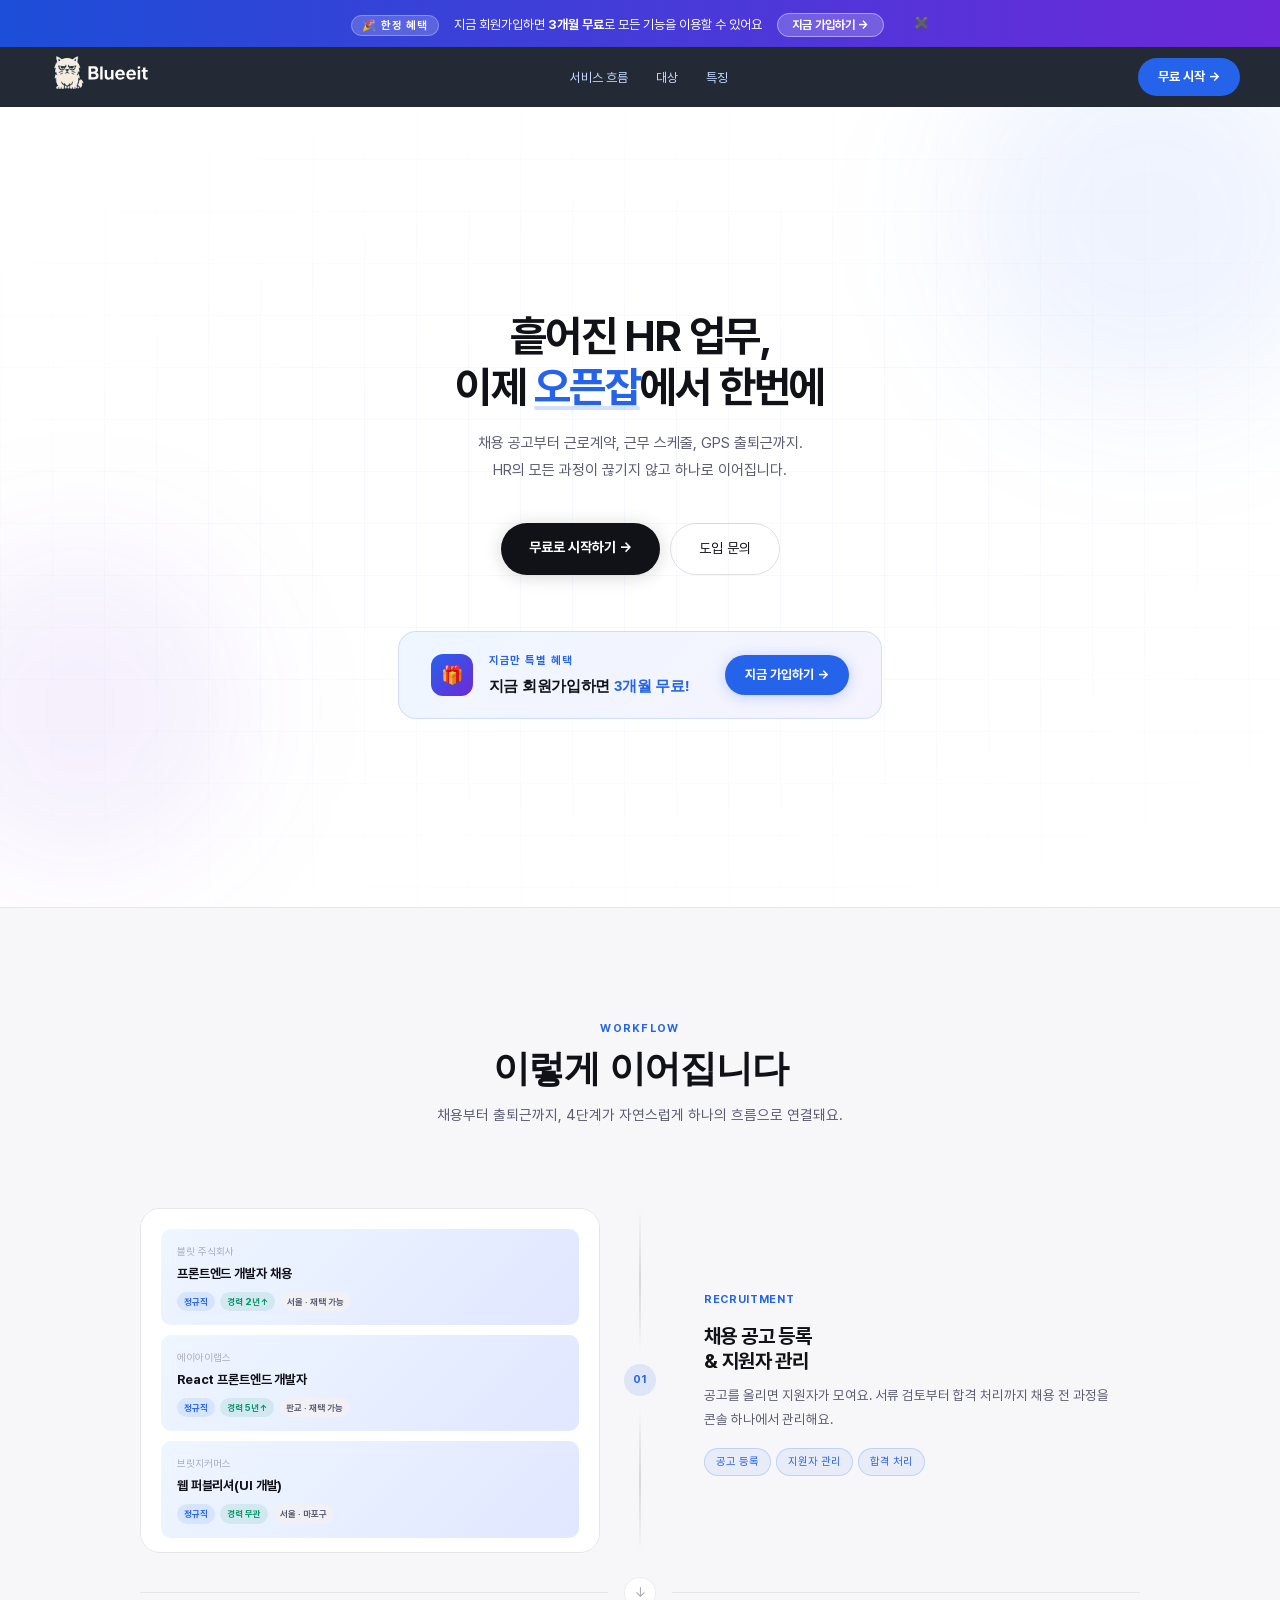
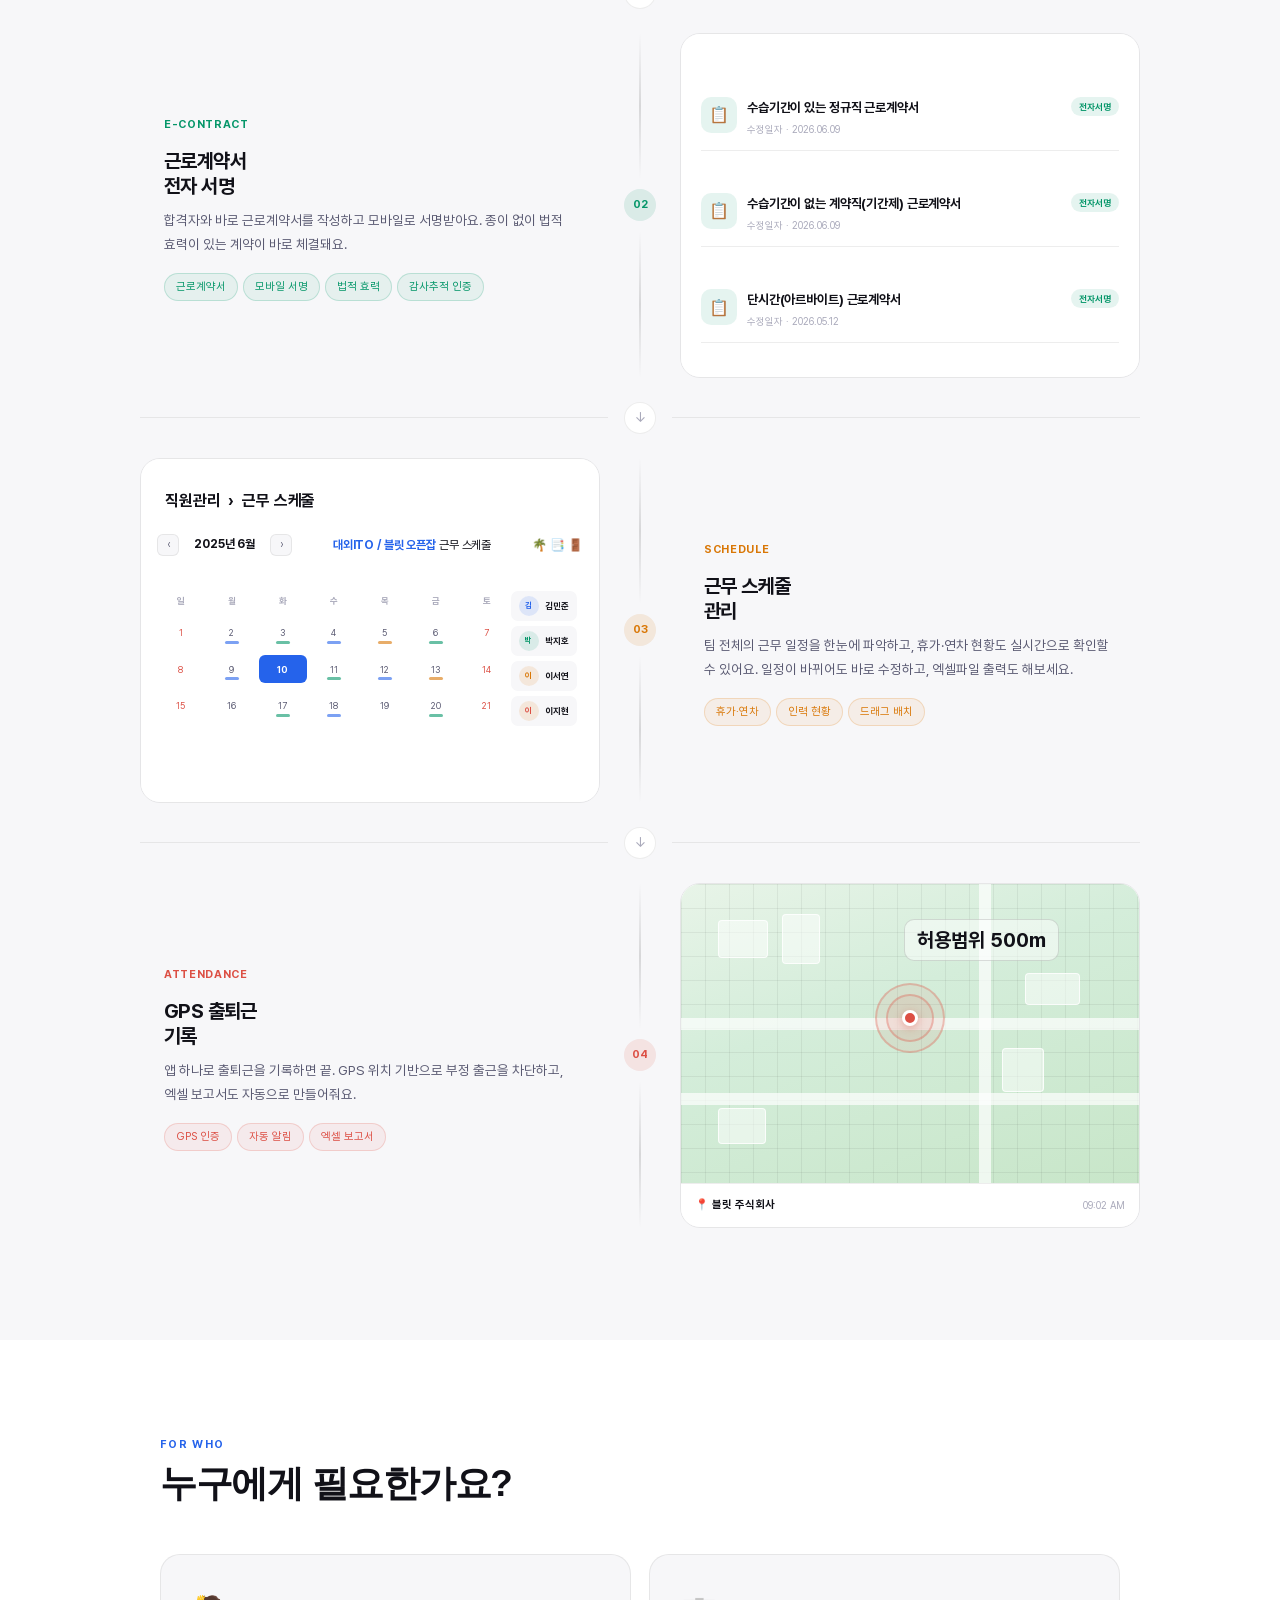
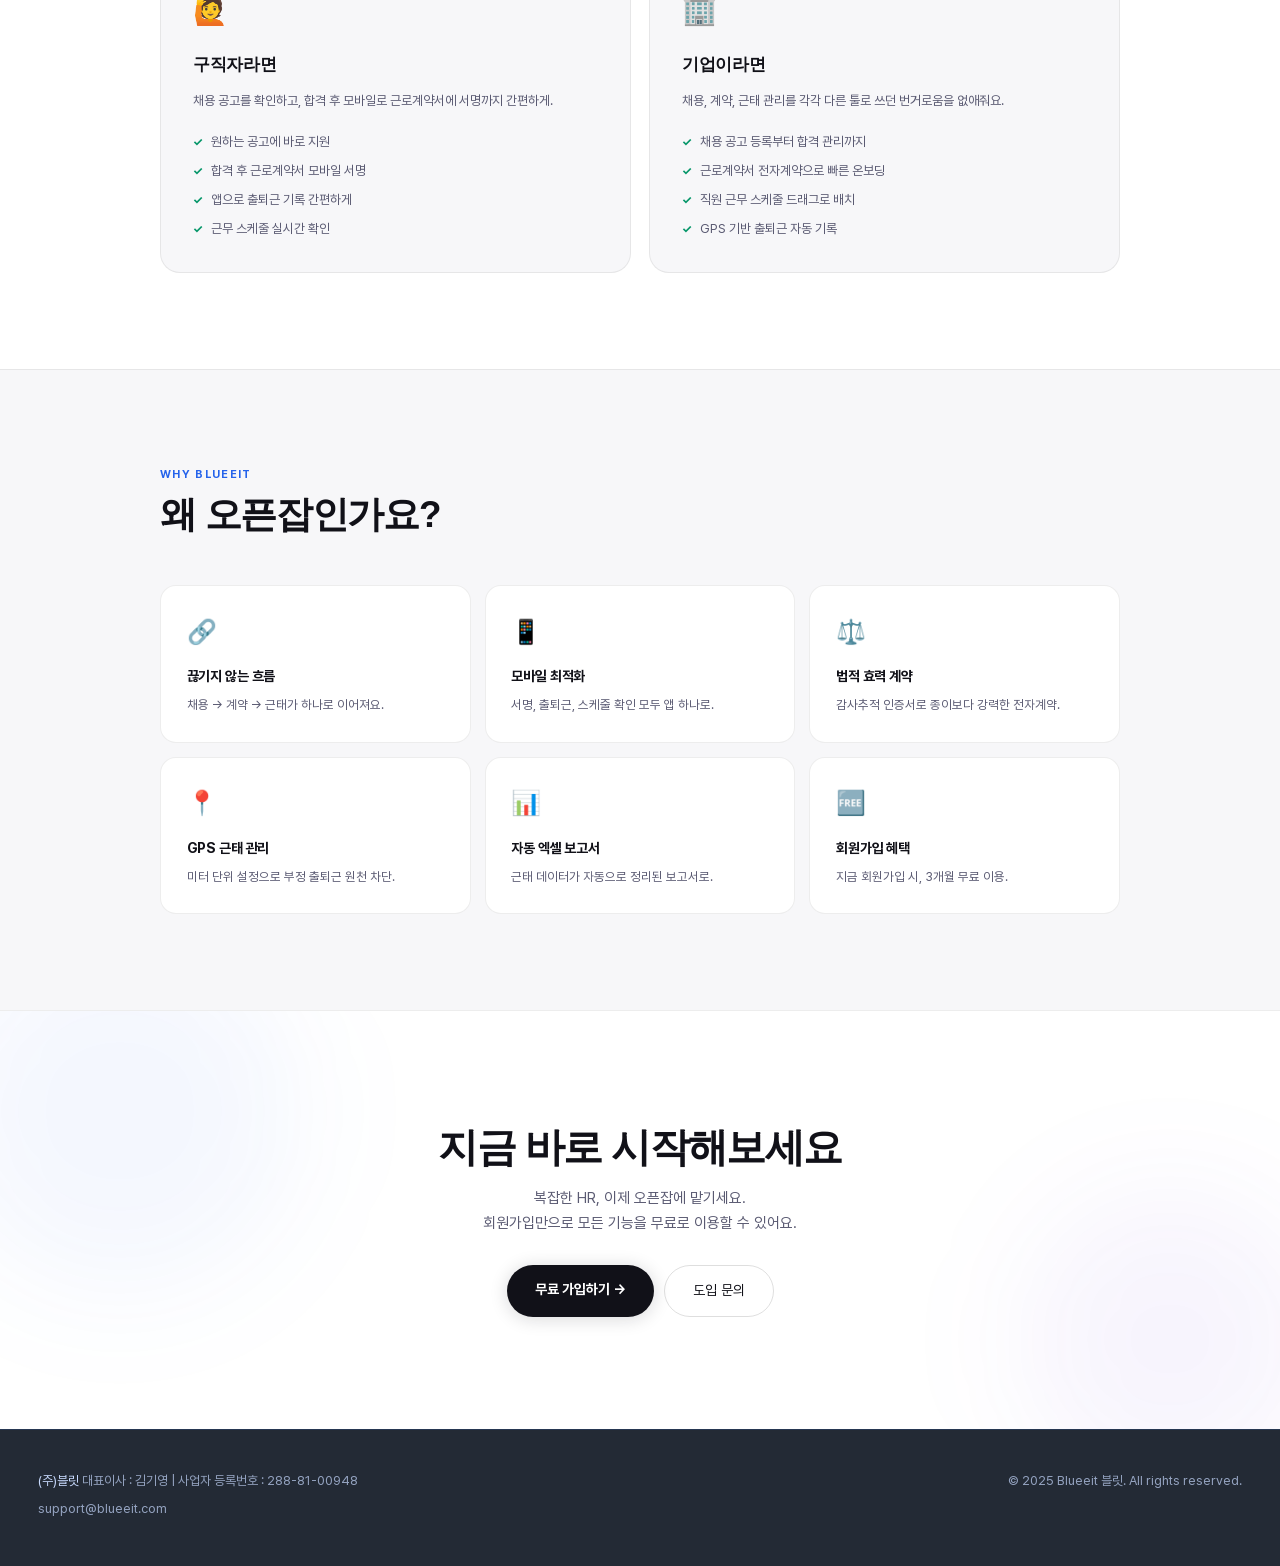
==== commit 9dfa63b3: "260609 landing - 전자계약 영역 수정" ====
--- a/landing/landing.html
+++ b/landing/landing.html
@@ -182,7 +182,7 @@
                     <div class="mock-contract-title">
                       수습기간이 있는 정규직 근로계약서
                     </div>
-                    <div class="mock-contract-sub">블릿 주식회사 · 박지호</div>
+                    <div class="mock-contract-sub">수정일자 · 2026.06.09</div>
                   </div>
                   <div class="mock-contract-badge">전자서명</div>
                 </div>
@@ -192,7 +192,7 @@
                     <div class="mock-contract-title">
                       수습기간이 없는 계약직(기간제) 근로계약서
                     </div>
-                    <div class="mock-contract-sub">블릿 주식회사 · 박지호</div>
+                    <div class="mock-contract-sub">수정일자 · 2026.06.09</div>
                   </div>
                   <div class="mock-contract-badge">전자서명</div>
                 </div>
@@ -202,7 +202,7 @@
                     <div class="mock-contract-title">
                       단시간(아르바이트) 근로계약서
                     </div>
-                    <div class="mock-contract-sub">블릿 주식회사 · 박지호</div>
+                    <div class="mock-contract-sub">수정일자 · 2026.05.12</div>
                   </div>
                   <div class="mock-contract-badge">전자서명</div>
                 </div>
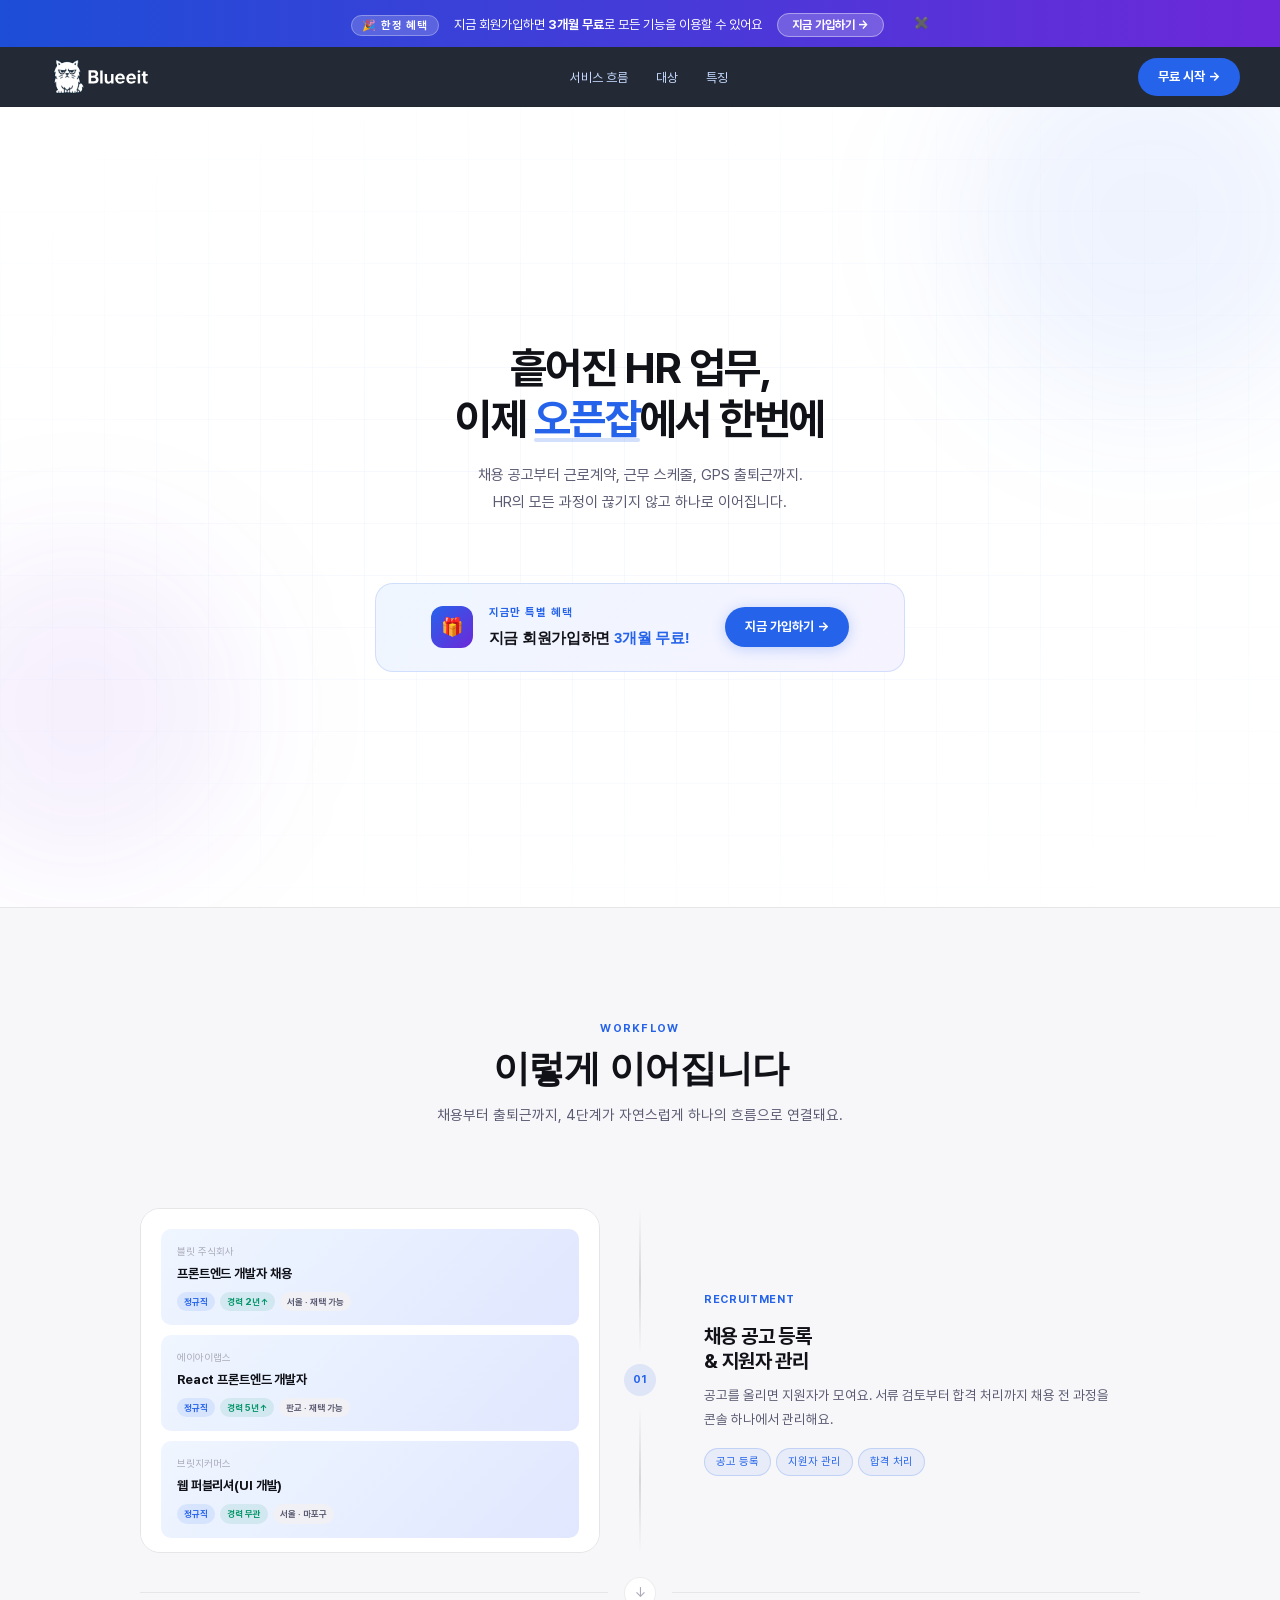
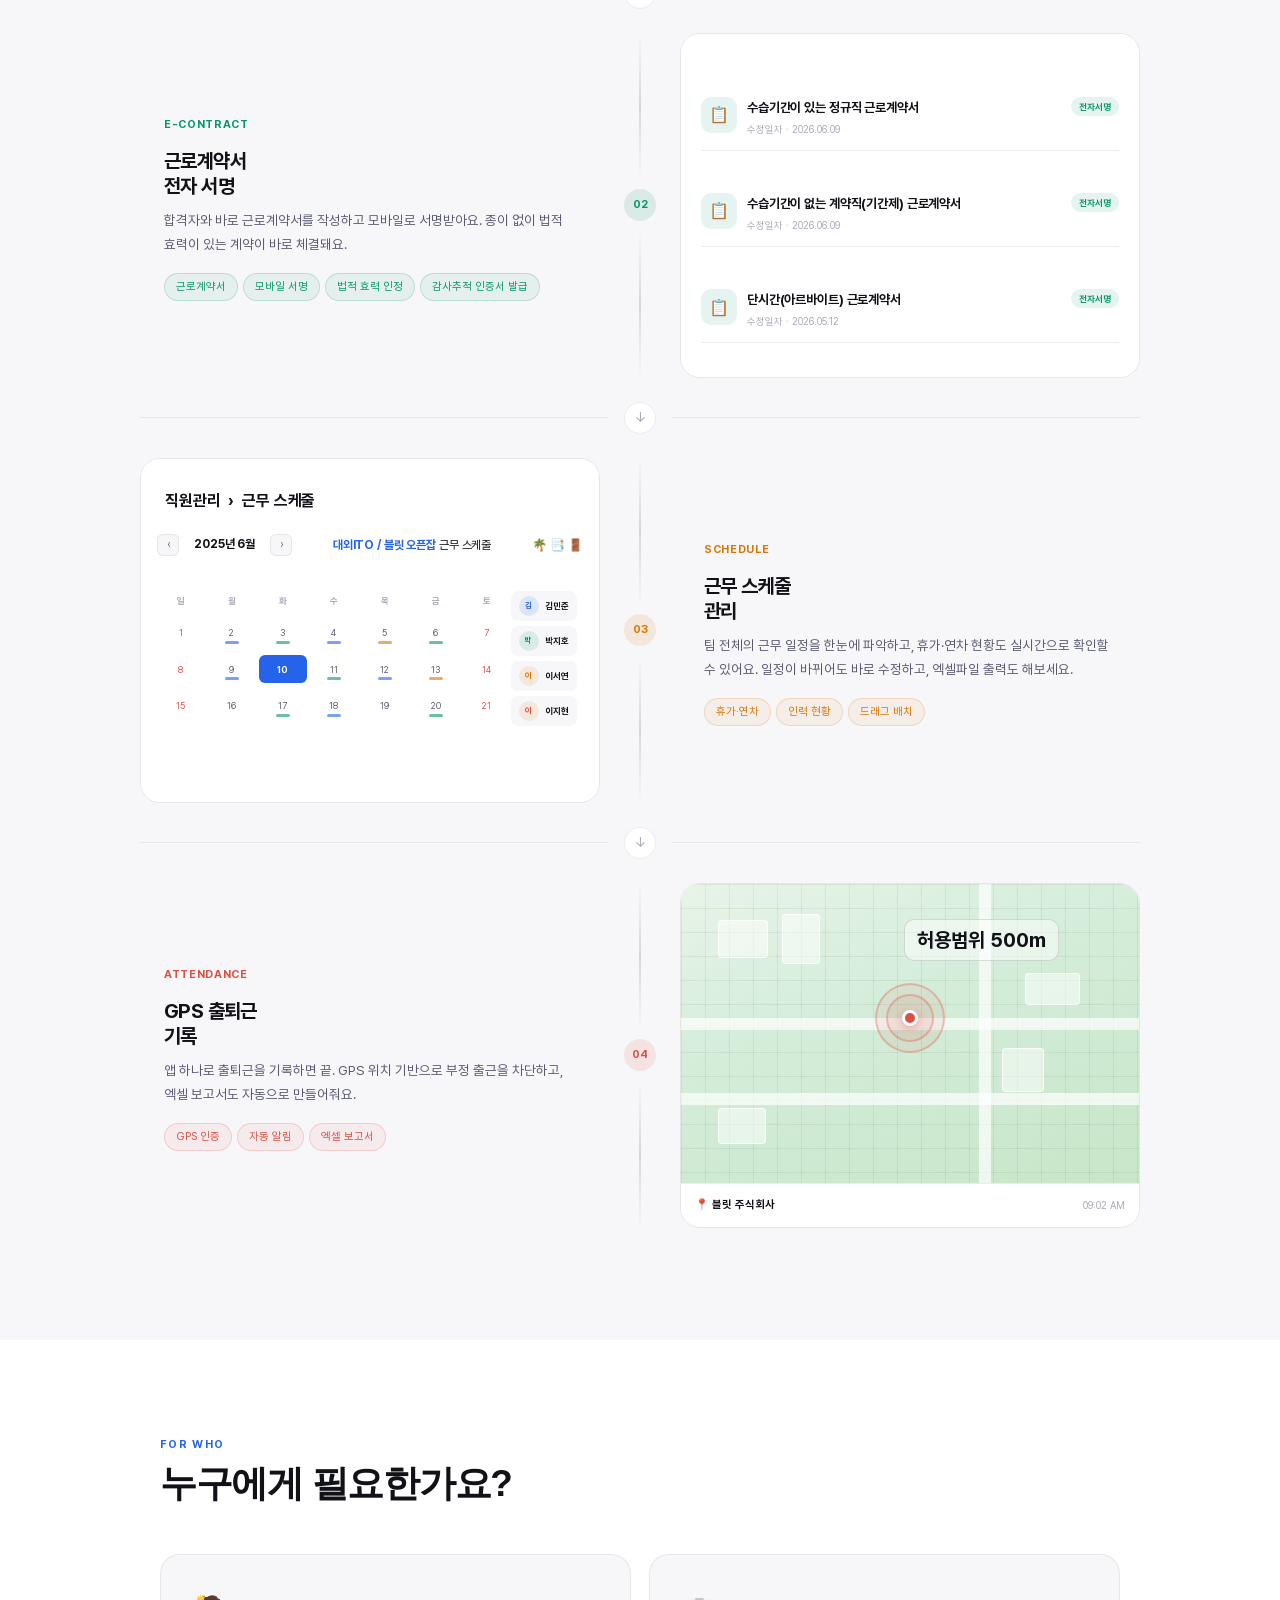
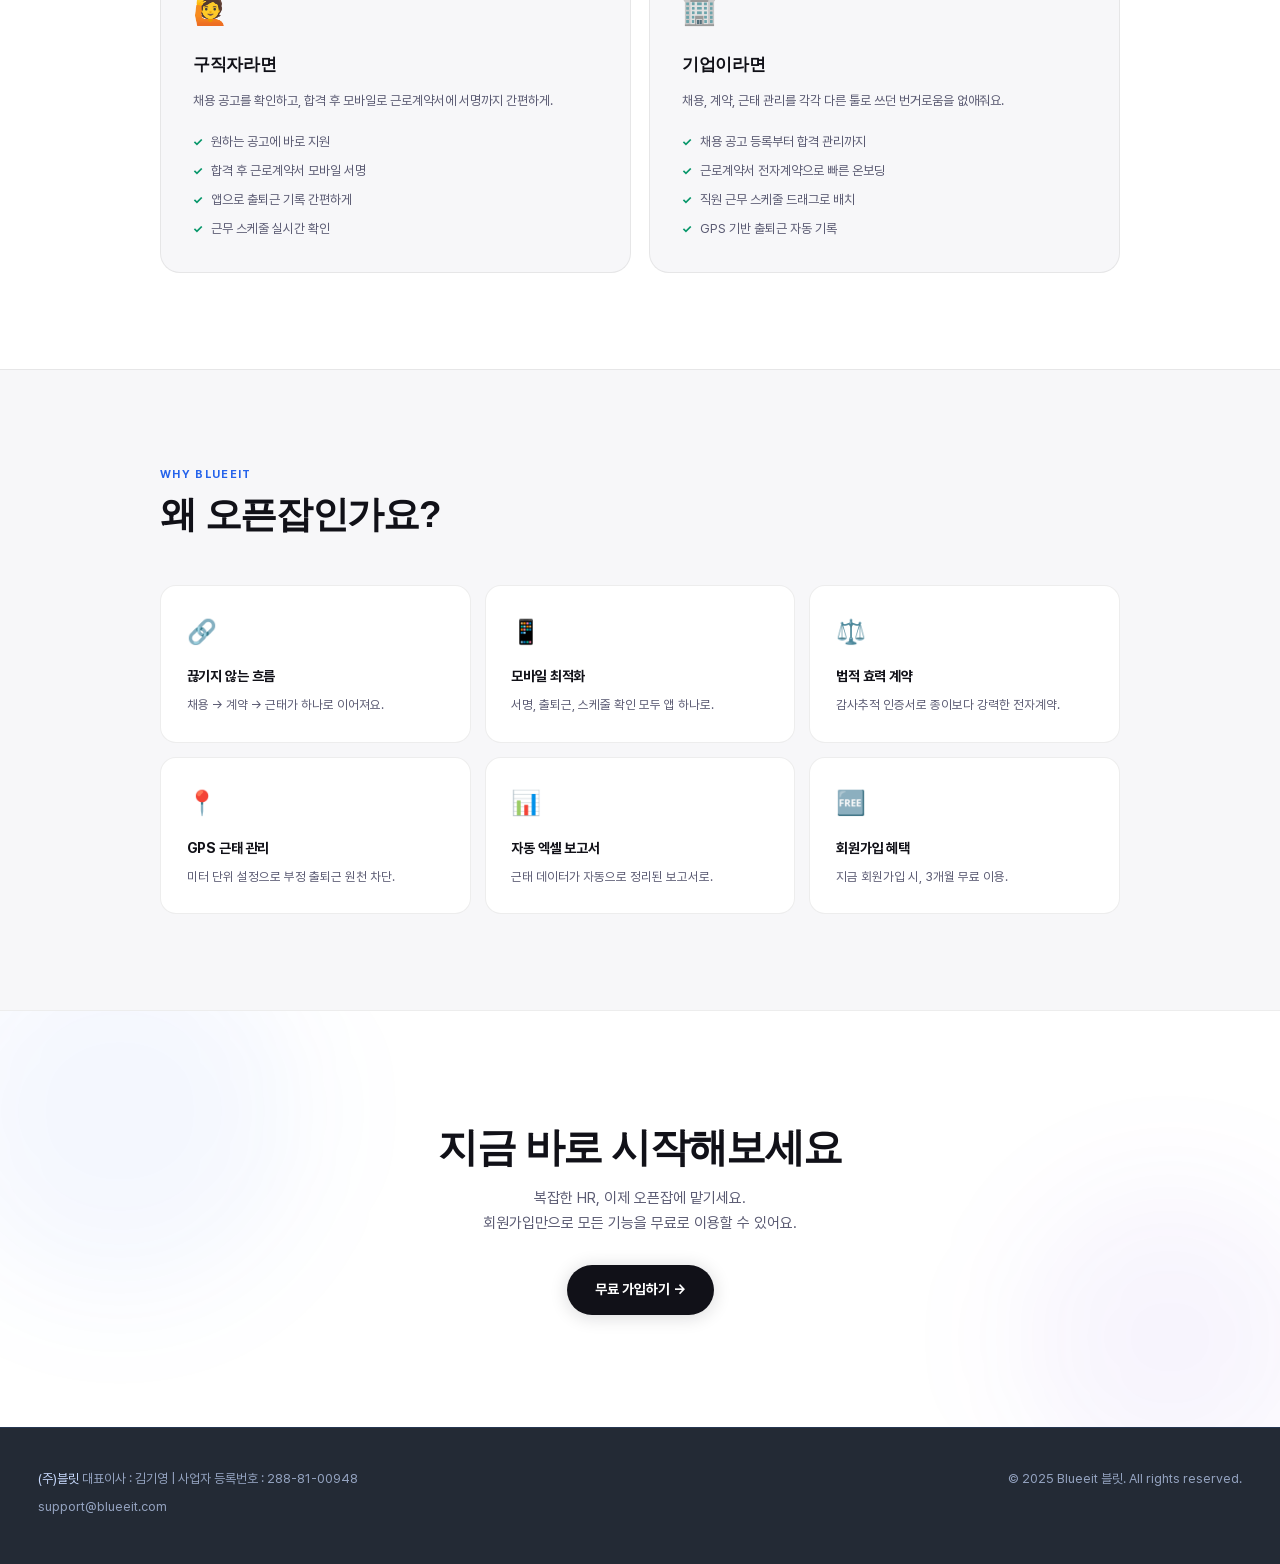
==== commit a8fabbdf: "260609 landing 내용 수정" ====
--- a/landing/landing.html
+++ b/landing/landing.html
@@ -33,9 +33,9 @@
 
     <!-- NAV -->
     <nav>
-      <a href="../index.html" target="_blank">
+      <a href="../index.html" target="_blank" class="logo-link">
         <img
-          src="../images/common/logo-blueeit-wh.svg"
+          src="../images/common/logo-blueeit-wh-cat.svg"
           alt="logo"
           width="120"
           height="40"
@@ -67,20 +67,6 @@
         채용 공고부터 근로계약, 근무 스케줄, GPS 출퇴근까지.<br />HR의 모든
         과정이 끊기지 않고 하나로 이어집니다.
       </p>
-      <div class="hero-btns">
-        <a
-          href="https://web.blueeit.com/join/signup"
-          class="btn-main"
-          target="_blank"
-          >무료로 시작하기 →</a
-        >
-        <a
-          href="https://web.blueeit.com/support"
-          class="btn-outline"
-          target="_blank"
-          >도입 문의</a
-        >
-      </div>
 
       <div class="hero-promo">
         <div class="hero-promo-icon">🎁</div>
@@ -106,7 +92,8 @@
           <div class="section-eyebrow">Workflow</div>
           <h2 class="section-title">이렇게 이어집니다</h2>
           <p class="section-sub">
-            채용부터 출퇴근까지, 4단계가 자연스럽게 하나의 흐름으로 연결돼요.
+            채용부터 출퇴근까지, <span class="workflow-step4">4단계</span>가
+            자연스럽게 하나의 흐름으로 연결돼요.
           </p>
         </div>
 
@@ -152,7 +139,10 @@
             </div>
 
             <div class="wf-text">
-              <div class="wf-step-badge">Recruitment</div>
+              <div class="wf-step-badge">
+                <div class="wf-step-num">01</div>
+                Recruitment
+              </div>
               <div class="wf-step-title">채용 공고 등록<br />& 지원자 관리</div>
               <div class="wf-step-desc">
                 공고를 올리면 지원자가 모여요. 서류 검토부터 합격 처리까지 채용
@@ -216,7 +206,10 @@
             </div>
 
             <div class="wf-text">
-              <div class="wf-step-badge">E-Contract</div>
+              <div class="wf-step-badge">
+                <div class="wf-step-num">02</div>
+                E-Contract
+              </div>
               <div class="wf-step-title">근로계약서<br />전자 서명</div>
               <div class="wf-step-desc">
                 합격자와 바로 근로계약서를 작성하고 모바일로 서명받아요. 종이
@@ -225,8 +218,8 @@
               <div class="wf-pills">
                 <span class="wf-pill">근로계약서</span>
                 <span class="wf-pill">모바일 서명</span>
-                <span class="wf-pill">법적 효력</span>
-                <span class="wf-pill">감사추적 인증</span>
+                <span class="wf-pill">법적 효력 인정</span>
+                <span class="wf-pill">감사추적 인증서 발급</span>
               </div>
             </div>
           </div>
@@ -349,7 +342,10 @@
             </div>
 
             <div class="wf-text">
-              <div class="wf-step-badge">Schedule</div>
+              <div class="wf-step-badge">
+                <div class="wf-step-num">03</div>
+                Schedule
+              </div>
               <div class="wf-step-title">근무 스케줄<br />관리</div>
               <div class="wf-step-desc">
                 팀 전체의 근무 일정을 한눈에 파악하고, 휴가·연차 현황도
@@ -446,7 +442,10 @@
             </div>
 
             <div class="wf-text">
-              <div class="wf-step-badge">Attendance</div>
+              <div class="wf-step-badge">
+                <div class="wf-step-num">04</div>
+                Attendance
+              </div>
               <div class="wf-step-title">GPS 출퇴근<br />기록</div>
               <div class="wf-step-desc">
                 앱 하나로 출퇴근을 기록하면 끝. GPS 위치 기반으로 부정 출근을
@@ -561,12 +560,6 @@
             target="_blank"
             >무료 가입하기 →</a
           >
-          <a
-            href="https://web.blueeit.com/support"
-            class="btn-outline"
-            target="_blank"
-            >도입 문의</a
-          >
         </div>
       </div>
     </section>
--- a/landing/styles/style.css
+++ b/landing/styles/style.css
@@ -132,6 +132,10 @@
 border-bottom: 1px solid var(--border);
 }
 
+nav .logo-link {
+    display:inline-flex;
+}
+
 .nav-links {
 display: flex;
 align-items: center;
@@ -173,11 +177,12 @@
 align-items: center;
 justify-content: center;
 text-align: center;
-padding: 6rem 2rem 5rem;
+padding:3rem 2rem;
 position: relative;
 overflow: hidden;
 background: var(--bg);
 }
+
 .hero-grid-bg {
 position: absolute;
 inset: 0;
@@ -234,6 +239,7 @@
 position: relative;
 animation: fadeUp 0.5s ease both;
 }
+
 .hero-badge::before {
 content: "";
 width: 6px;
@@ -287,15 +293,6 @@
 line-height: 1.78;
 position: relative;
 animation: fadeUp 0.5s 0.14s ease both;
-}
-
-.hero-btns {
-display: flex;
-gap: 10px;
-justify-content: center;
-flex-wrap: wrap;
-position: relative;
-animation: fadeUp 0.5s 0.21s ease both;
 }
 
 .btn-main {
@@ -333,7 +330,7 @@
 /* HERO PROMO CARD */
 .hero-promo {
 position: relative;
-margin-top: 3.5rem;
+margin-top: 28px;
 z-index: 1;
 display: flex;
 align-items: center;
@@ -343,7 +340,7 @@
 background: linear-gradient(135deg, #eff6ff, #f5f3ff);
 border: 1px solid rgba(37, 99, 235, 0.16);
 border-radius: 18px;
-padding: 1.25rem 2rem;
+padding: 20px 55px;
 animation: fadeUp 0.5s 0.28s ease both;
 }
 
@@ -428,6 +425,7 @@
 text-align: center;
 margin-bottom: 5rem;
 }
+
 .section-eyebrow {
 font-size: 11px;
 font-weight: 700;
@@ -1062,6 +1060,12 @@
 margin-bottom: 0.9rem;
 }
 
+.wf-step-badge .wf-step-num {
+    display:none;
+    width:25px;
+    height:25px;
+}
+
 .s1 .wf-step-num {
 background: rgba(37, 99, 235, 0.12);
 color: var(--c1);
@@ -1106,11 +1110,13 @@
 line-height: 1.75;
 margin-bottom: 1rem;
 }
+
 .wf-pills {
 display: flex;
 flex-wrap: wrap;
 gap: 5px;
 }
+
 .wf-pill {
 font-size: 11px;
 font-weight: 500;
@@ -1118,6 +1124,7 @@
 border-radius: 100px;
 border: 1px solid;
 }
+
 .s1 .wf-pill {
 background: rgba(37, 99, 235, 0.07);
 color: var(--c1);
@@ -1385,6 +1392,14 @@
 }
 
 @media (max-width: 720px) {
+.promo-banner {
+    display:none;
+}
+
+.wf-step-badge .wf-step-num {
+    display:inline-flex;
+}
+
 .wf-step {
 grid-template-columns: 1fr;
 }
@@ -1398,9 +1413,7 @@
 .feat-grid {
 grid-template-columns: 1fr;
 }
-.nav-links {
-display: none;
-}
+
 .hero-promo {
 flex-direction: column;
 text-align: center;
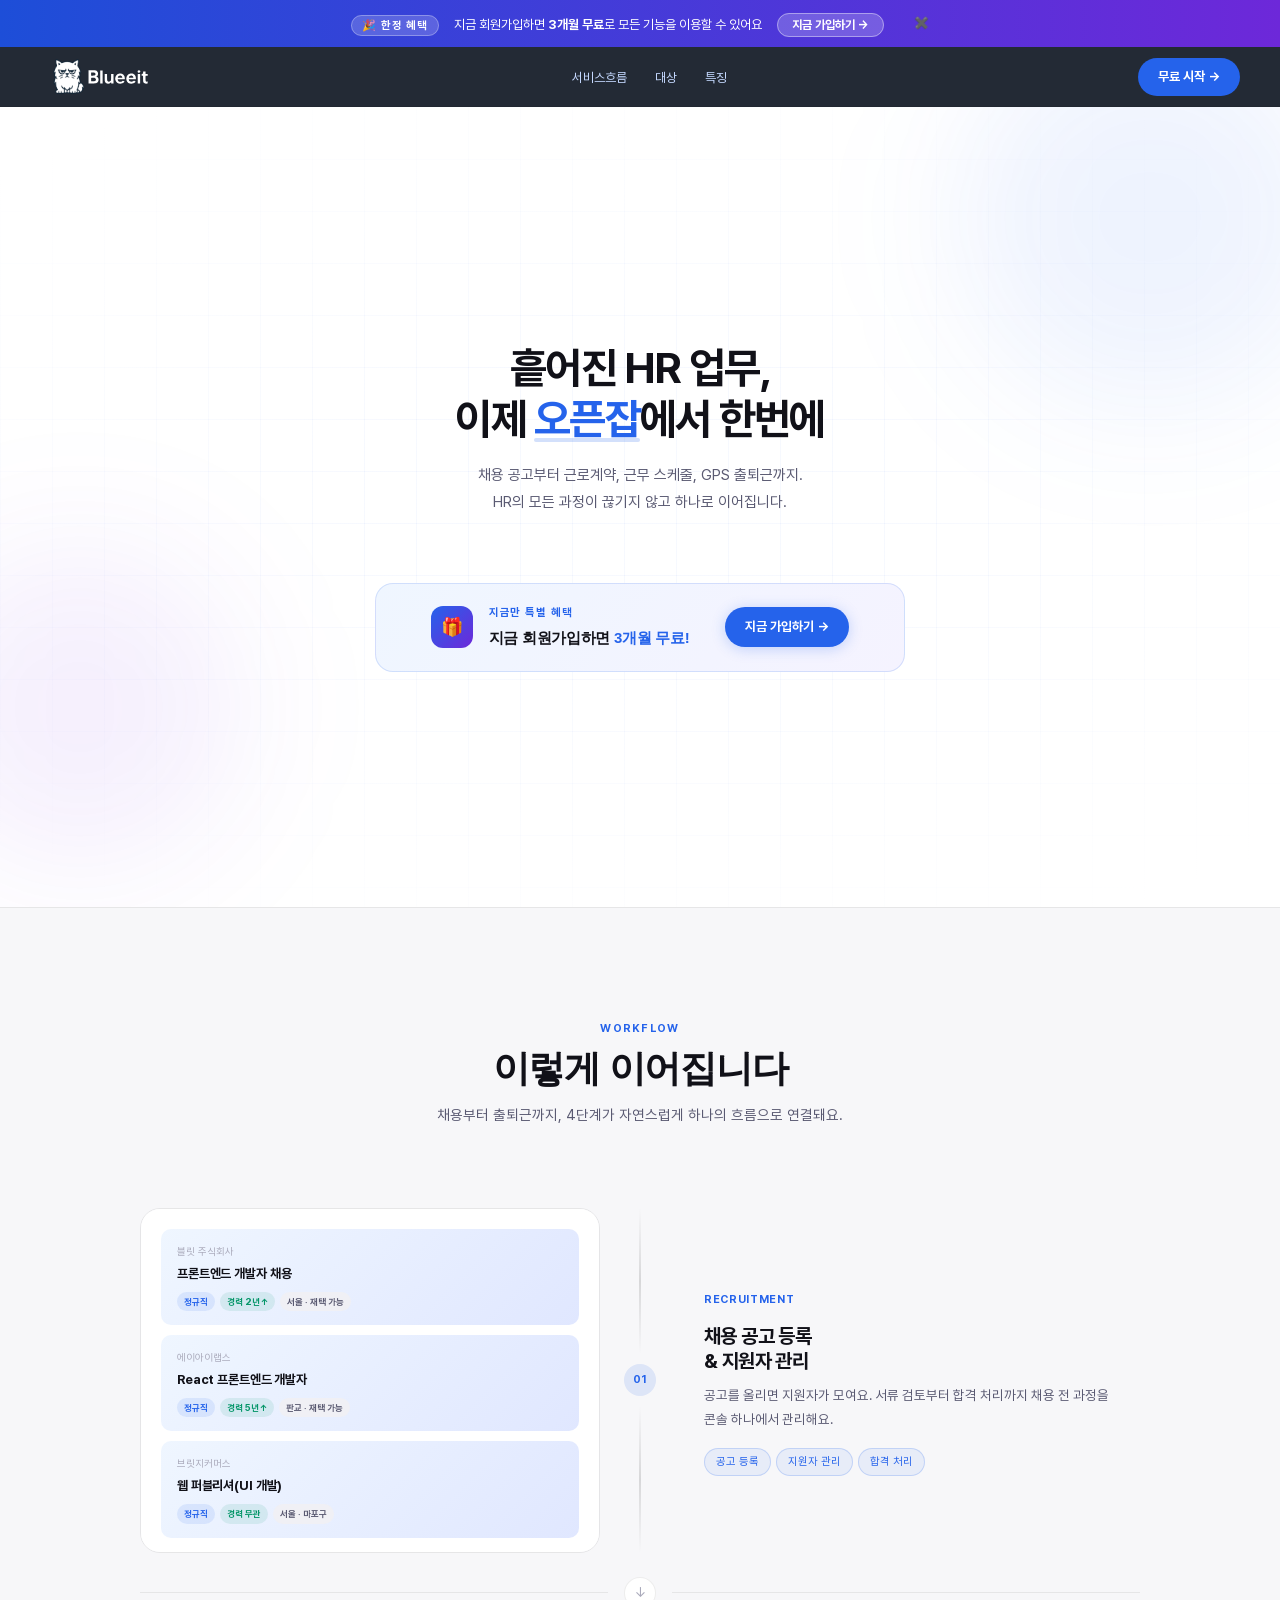
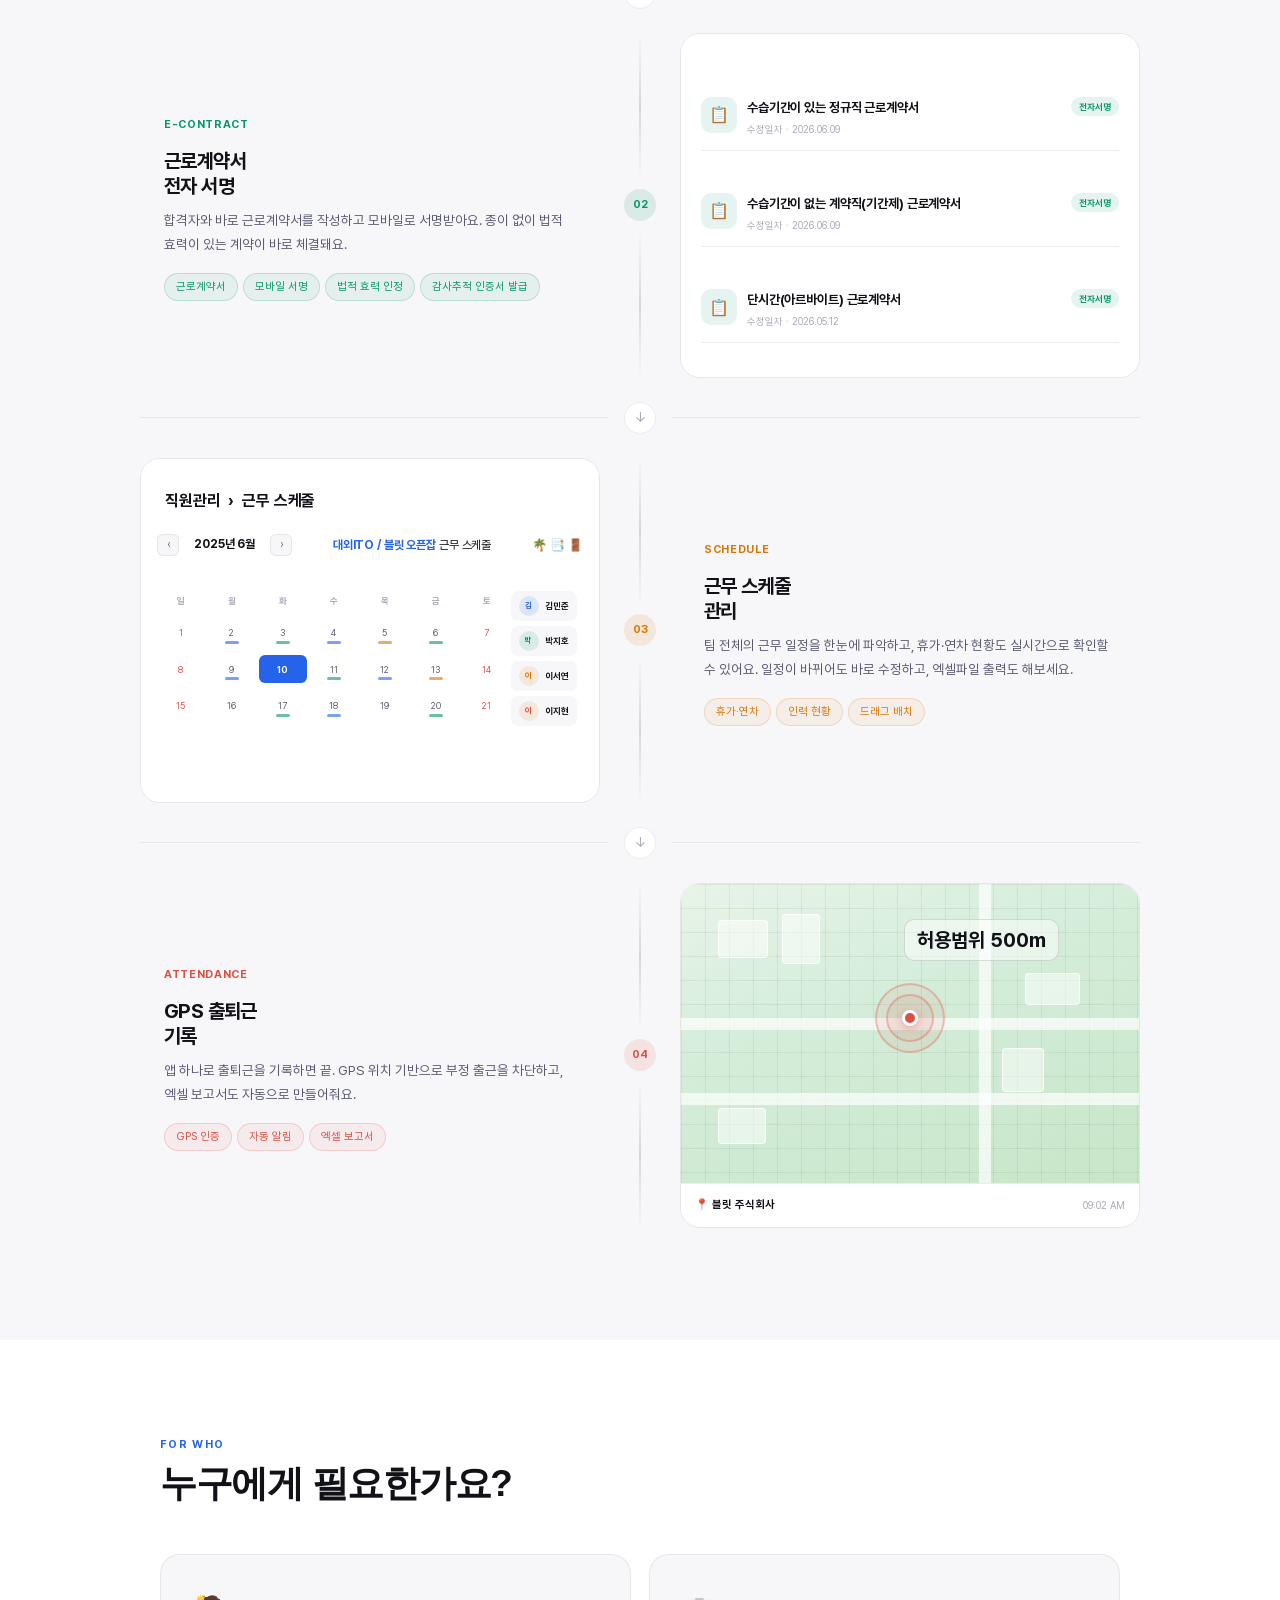
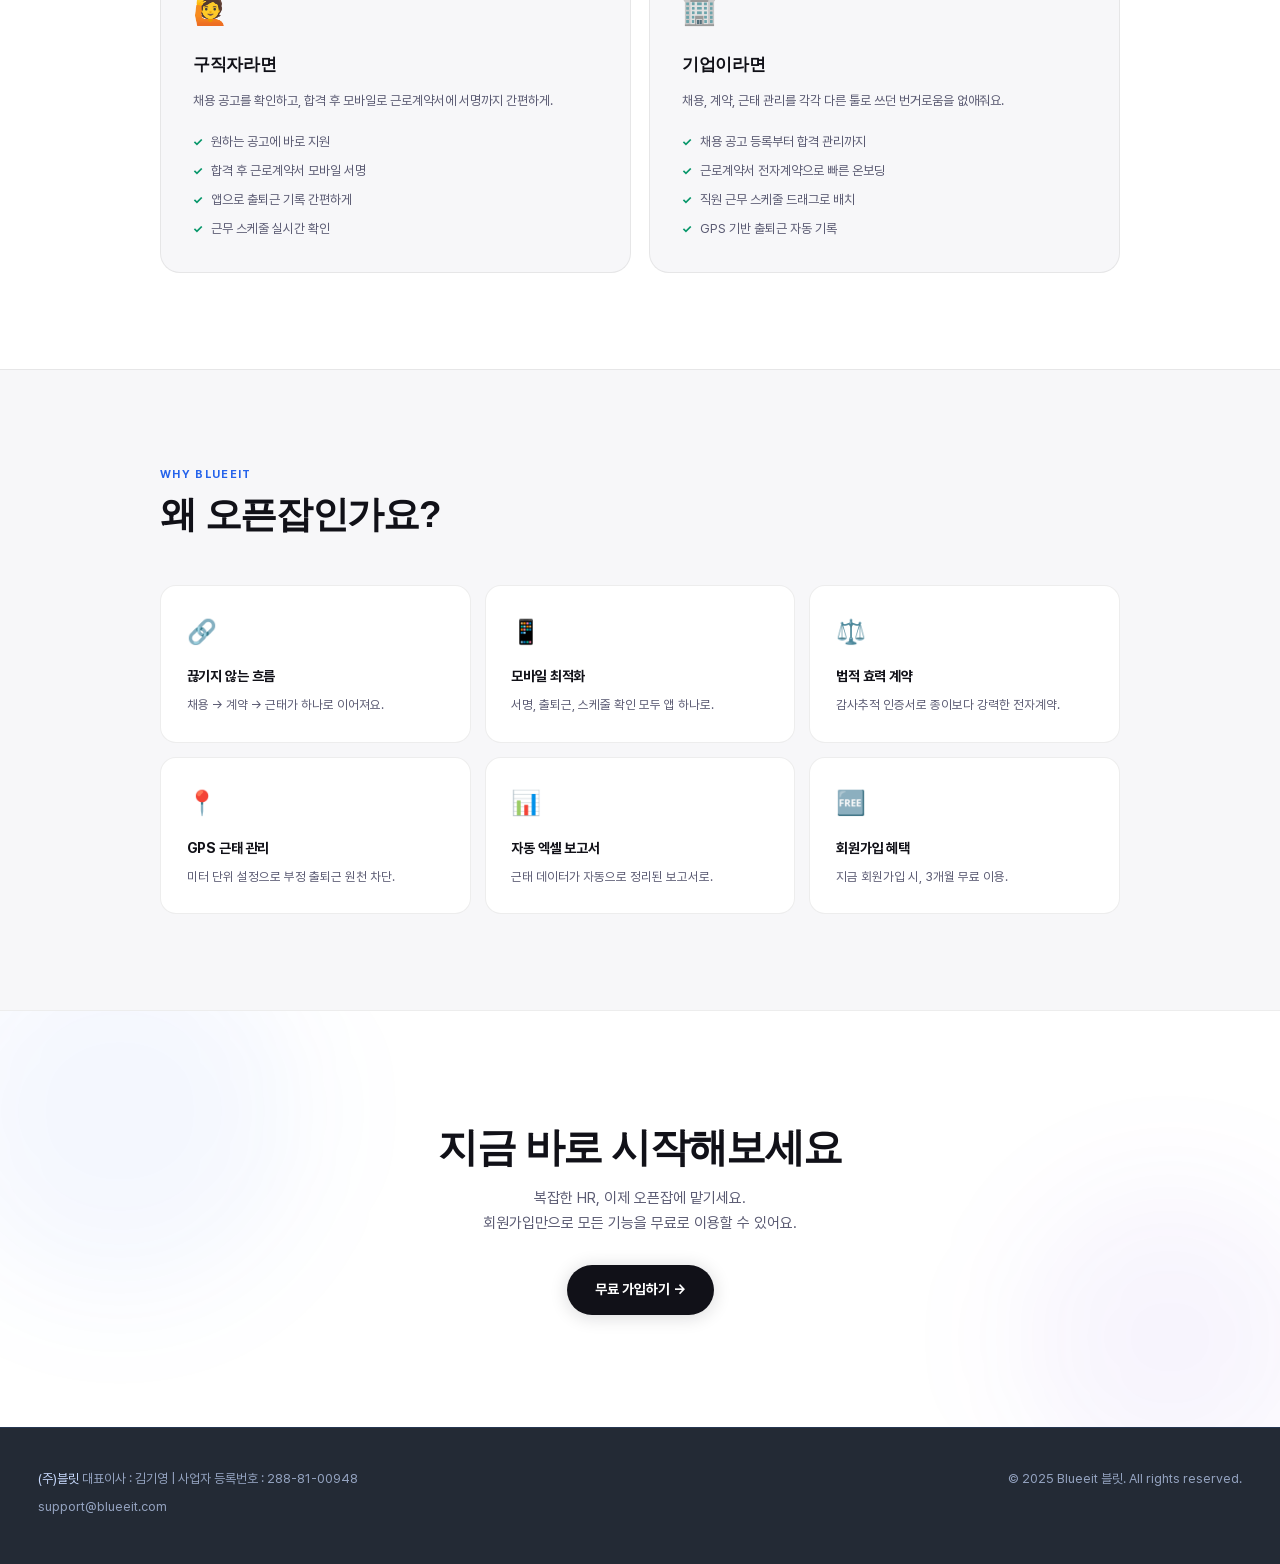
==== commit 3bf7b292: "260615 모바일 nav 수정" ====
--- a/landing/landing.html
+++ b/landing/landing.html
@@ -4,7 +4,62 @@
     <meta charset="UTF-8" />
     <meta name="viewport" content="width=device-width, initial-scale=1.0" />
     <title>블릿 - 우리 회사의 채용 인사관리</title>
-    <link rel="preconnect" href="https://fonts.googleapis.com" />
+    <meta
+      name="description"
+      content="블릿 오픈잡(Open Job)에서 AI 이력서 생성부터 맞춤형 취업 매칭까지 경험하세요. 구직자와 기업을 잇는 스마트한 AI 채용 파트너입니다."
+    />
+    <meta
+      name="keywords"
+      content="전자계약, 근로계약서 양식, 전자근로계약서, 근무 스케줄 관리, AI 이력서, 취업 매칭, 오픈잡, 블릿, 채용 플랫폼, 스마트 채용, Open Job, Blueeit"
+    />
+    <meta name="author" content="Blueeit Corp" />
+    <link rel="canonical" href="https://www.blueeit.com" />
+
+    <meta property="og:type" content="website" />
+    <meta
+      property="og:title"
+      content="오픈잡 Open Job - AI 취업 매칭의 새로운 기준"
+    />
+    <meta
+      property="og:description"
+      content="AI로 이력서 쓰고 나에게 딱 맞는 일자리 찾기! 구직자와 기업 모두를 위한 오픈잡 서비스를 만나보세요."
+    />
+    <meta
+      property="og:image"
+      content="https://www.blueeit.com/images/common/blueeit-home.png"
+    />
+    <meta property="og:url" content="https://www.blueeit.com" />
+    <meta property="og:site_name" content="오픈잡(Open Job)" />
+
+    <meta name="twitter:card" content="summary_large_image" />
+    <meta
+      name="twitter:title"
+      content="오픈잡 Open Job - AI 취업 매칭 서비스"
+    />
+    <meta
+      name="twitter:description"
+      content="구직자와 구인 기업의 AI 파트너. 유연한 열린 취업 매칭 서비스를 제공합니다."
+    />
+    <meta
+      name="twitter:image"
+      content="https://www.blueeit.com/images/common/blueeit-home.png"
+    />
+
+    <script type="application/ld+json">
+      {
+        "@context": "https://schema.org",
+        "@type": "WebApplication",
+        "name": "오픈잡 (Open Job)",
+        "url": "https://www.blueeit.com",
+        "description": "AI 기반 이력서 생성 및 구인구직 매칭 플랫폼",
+        "applicationCategory": "BusinessApplication",
+        "operatingSystem": "All",
+        "author": {
+          "@type": "Organization",
+          "name": "Blueeit Corp"
+        }
+      }
+    </script>
 
     <script defer src="https://code.jquery.com/jquery-3.6.0.min.js"></script>
 
@@ -42,7 +97,7 @@
         />
       </a>
       <ul class="nav-links">
-        <li><a href="#workflow">서비스 흐름</a></li>
+        <li><a href="#workflow">서비스흐름</a></li>
         <li><a href="#audience">대상</a></li>
         <li><a href="#features">특징</a></li>
       </ul>
@@ -598,5 +653,19 @@
         document.querySelector(".promo-banner").style.display = "none";
       };
     </script>
+    <!-- Google tag (gtag.js) -->
+    <script
+      async
+      src="https://www.googletagmanager.com/gtag/js?id=AW-17219197593"
+    ></script>
+    <script>
+      window.dataLayer = window.dataLayer || [];
+      function gtag() {
+        dataLayer.push(arguments);
+      }
+      gtag("js", new Date());
+
+      gtag("config", "AW-17219197593");
+    </script>
   </body>
 </html>
--- a/landing/styles/style.css
+++ b/landing/styles/style.css
@@ -1396,6 +1396,18 @@
     display:none;
 }
 
+nav{
+    padding:0 7px;
+}
+
+.nav-links {
+    gap:8px;
+}
+
+.nav-cta {
+    padding:6px 12px;
+}
+
 .wf-step-badge .wf-step-num {
     display:inline-flex;
 }
